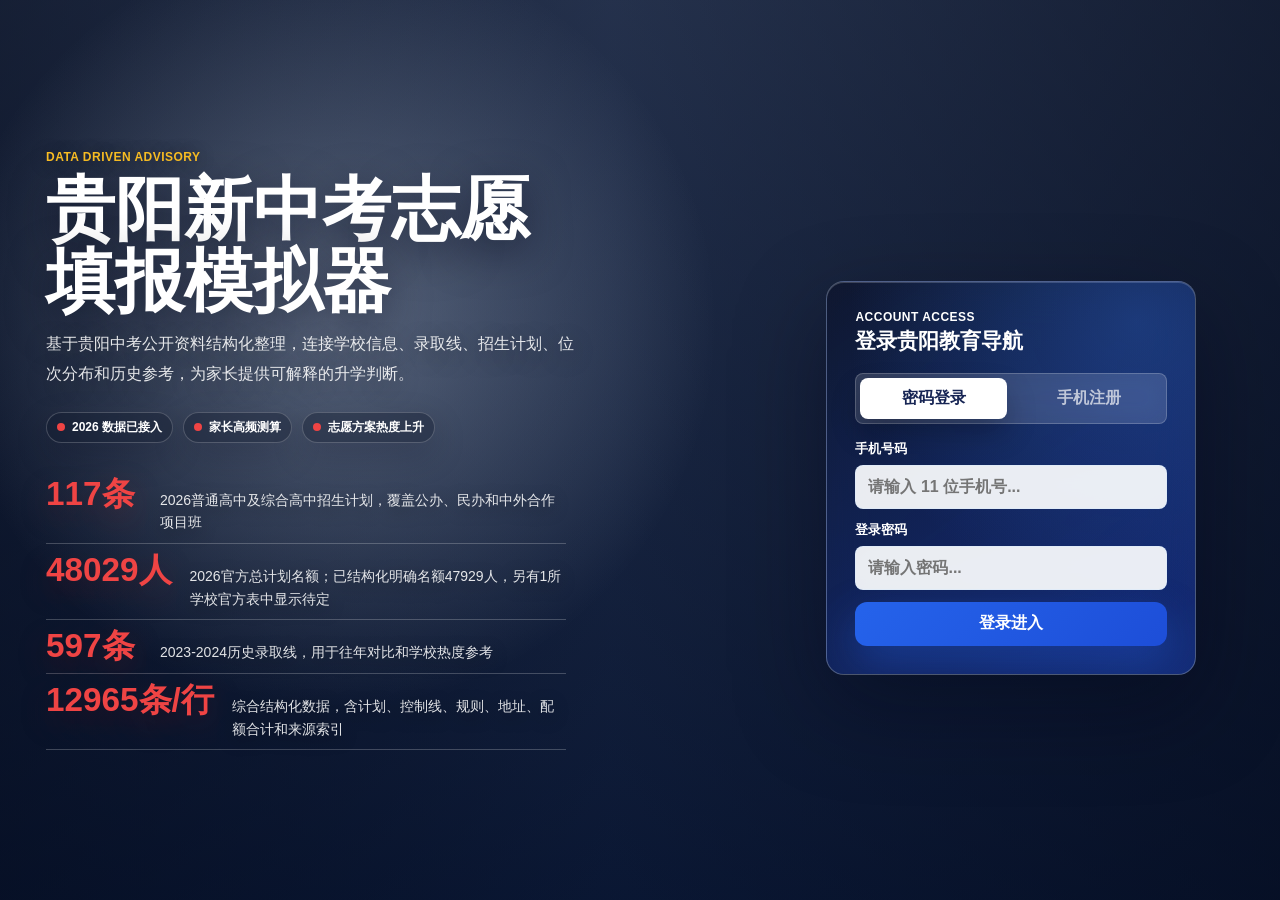
==== web/index.html @ 9c9b697f "Update 2026 quota data and hero switching" ====
<!doctype html>
<html lang="zh-CN">
  <head>
    <meta charset="UTF-8" />
    <meta name="viewport" content="width=device-width, initial-scale=1.0" />
    <meta name="theme-color" content="#17172f" />
    <title>贵阳教育导航</title>
    <link rel="stylesheet" href="./styles.css?v=20260618-hero-switch" />
  </head>
  <body>
    <a class="skip-link" href="#mainContent">跳到主要内容</a>
    <div class="app-shell">
      <aside class="sidebar">
        <button class="brand active" type="button" id="sidebarCollapseControl" aria-expanded="true" aria-label="进入首页">
          <div>
            <strong>贵阳教育导航</strong>
            <span>升学规划数据平台</span>
          </div>
        </button>
        <nav class="nav">
          <div class="nav-group">
            <div class="nav-group-head">
              <a class="nav-primary" href="?page=calculator" data-page="calculator" data-short="志愿" aria-expanded="true">中考志愿模拟</a>
            </div>
            <div class="subnav" id="examSubnav" aria-label="中考志愿模拟子项目">
              <a href="?page=dashboard" data-page="dashboard" data-short="依据">数据依据</a>
              <a href="?page=schools" data-page="schools" data-short="录取">2025年高中录取线</a>
              <a href="?page=data" data-page="data" data-short="数据">数据管理</a>
            </div>
          </div>
          <div class="nav-group" data-collapsed="true">
            <div class="nav-group-head">
              <a class="nav-primary" href="?page=high-schools" data-page="high-schools" data-short="学校" aria-expanded="false">学校信息查询</a>
            </div>
            <div class="subnav" id="schoolInfoSubnav" aria-label="学校信息查询子项目">
              <a href="?page=primary-schools" data-page="primary-schools" data-short="小学">小学</a>
              <a href="?page=junior-schools" data-page="junior-schools" data-short="初中">初中</a>
              <a href="?page=high-schools" data-page="high-schools" data-short="高中">高中</a>
            </div>
          </div>
          <a class="nav-primary" href="?page=education-news" data-page="education-news" data-short="资讯">教育资讯分享</a>
          <a class="nav-primary" href="?page=training-recommendations" data-page="training-recommendations" data-short="机构">培训机构推荐</a>
          <a class="nav-primary" href="?page=competition-insights" data-page="competition-insights" data-short="赛事">赛事信息解读</a>
          <a class="nav-primary" href="?page=help-community" data-page="help-community" data-short="互助">互帮互助</a>
        </nav>
      </aside>

      <main class="workspace" id="mainContent">
        <header class="topbar">
          <div>
            <h1 id="heroTitle">贵阳教育导航</h1>
            <p class="topbar-copy" id="heroCopy">整合中考志愿模拟、学校信息查询、录取数据参考和教育内容服务，帮助家长更清晰地做升学判断。</p>
            <div class="hero-data-strip" id="heroDataStrip" aria-label="平台数据概览">
              <span><strong>117</strong> 条2026招生计划</span>
              <span><strong>48029</strong> 个官方计划名额</span>
              <span><strong>7010</strong> 行位次数据</span>
            </div>
          </div>
          <div class="status-pill" id="dataStatus" aria-live="polite">数据加载中</div>
        </header>

        <section id="calculator" class="section calculator-layout" data-route>
          <div class="calculator-quota-review" id="calculatorQuotaReview"></div>
          <form class="panel input-panel" id="calcForm">
            <div class="panel-title">
              <div>
                <p class="eyebrow">Simulation Area</p>
                <h2>模拟测算区域</h2>
              </div>
              <span class="panel-disclaimer">测算结果仅为参考，不承担任何责任。</span>
            </div>
            <div class="calc-form-grid">
              <div class="field-group primary-group">
                <strong>基础信息</strong>
                <div class="mini-grid">
                  <label>
                    <span>中考总分</span>
                    <input id="scoreInput" name="score" type="number" inputmode="decimal" min="0" max="750" value="683" autocomplete="off" />
                  </label>
                  <label>
                    <span>报考区域</span>
                    <select id="regionInput" name="region" autocomplete="off">
                      <option>三区一地</option>
                      <option>花溪区</option>
                      <option>乌当区</option>
                      <option>白云区</option>
                      <option>清镇市</option>
                      <option>息烽县</option>
                      <option>修文县</option>
                      <option>开阳县</option>
                      <option>贵安新区</option>
                    </select>
                  </label>
                  <label class="wide-field">
                    <span>毕业初中</span>
                    <input id="middleSchoolInput" name="middleSchool" type="text" value="示例初中" autocomplete="off" />
                  </label>
                </div>
              </div>

              <div class="field-group rank-group">
                <strong>位次与配额</strong>
                <div class="mini-grid">
                  <label>
                    <span>全市位次（自动换算，可手改）</span>
                    <input id="rankInput" name="cityRank" type="number" inputmode="numeric" min="1" value="682" autocomplete="off" />
                    <small class="field-note" id="cityRankHint">按当前分数自动换算全市位次。</small>
                  </label>
                  <label>
                    <span>区域位次（自动换算，可手改）</span>
                    <input id="areaRankInput" name="areaRank" type="number" inputmode="numeric" min="1" value="623" autocomplete="off" />
                    <small class="field-note" id="areaRankHint">按当前分数和报考区域自动换算。</small>
                  </label>
                  <label class="wide-field">
                    <span>所在学校（单元）配额生资格排位</span>
                    <input id="quotaRankInput" name="quotaRank" type="number" inputmode="numeric" min="1" value="48" autocomplete="off" />
                    <small class="field-note" id="quotaRankHint">当前需手动填写；导入初中配额资格排名表后可自动读取。</small>
                  </label>
                </div>
                <div class="switch-row inline-switches">
                  <label><input id="quotaInput" name="hasQuota" type="checkbox" checked /> 具备配额资格</label>
                  <label><input id="privateInput" name="acceptPrivate" type="checkbox" checked /> 接受民办</label>
                </div>
              </div>

              <div class="field-group subject-group">
                <strong>非计分科目</strong>
                <div class="mini-grid">
                  <label>
                    <span>生物</span>
                    <select id="biologyInput" name="biology" autocomplete="off"><option>A</option><option>B</option><option>C</option><option>D</option></select>
                  </label>
                  <label>
                    <span>地理</span>
                    <select id="geographyInput" name="geography" autocomplete="off"><option>A</option><option>B</option><option>C</option><option>D</option></select>
                  </label>
                  <label>
                    <span>信息技术</span>
                    <select id="itInput" name="informationTechnology" autocomplete="off"><option>A</option><option>B</option><option>C</option><option>D</option></select>
                  </label>
                  <label>
                    <span>音乐</span>
                    <select id="musicInput" name="music" autocomplete="off"><option>A</option><option>B</option><option>C</option><option>D</option></select>
                  </label>
                  <label>
                    <span>美术</span>
                    <select id="artInput" name="art" autocomplete="off"><option>A</option><option>B</option><option>C</option><option>D</option></select>
                  </label>
                  <label>
                    <span>物理实验</span>
                    <select id="physicsLabInput" name="physicsLab" autocomplete="off"><option>合格</option><option>不合格</option></select>
                  </label>
                  <label>
                    <span>化学实验</span>
                    <select id="chemistryLabInput" name="chemistryLab" autocomplete="off"><option>合格</option><option>不合格</option></select>
                  </label>
                  <label>
                    <span>生物实验</span>
                    <select id="biologyLabInput" name="biologyLab" autocomplete="off"><option>合格</option><option>不合格</option></select>
                  </label>
                </div>
              </div>

            </div>
            <div class="form-actions">
              <button type="submit">重新测算</button>
              <button class="secondary-action" id="openResultsButton" type="button" disabled>查看上次结果</button>
              <p class="form-note">概率为规则估算，不代表录取承诺；非计分科目和配额排位用于资格风险提示。</p>
            </div>
          </form>

          <aside class="panel calculator-guide">
            <div class="panel-title">
              <div>
                <p class="eyebrow">Workflow</p>
                <h2>测算流程</h2>
              </div>
            </div>
            <div class="guide-steps">
              <div>
                <strong>1. 填写成绩与位次</strong>
                <span>分数会自动换算全市位次和区域位次，700分以上会按公开最高档提示。</span>
              </div>
              <div>
                <strong>2. 核对配额资格</strong>
                <span>毕业初中和配额生资格排位会影响配额路径，需要和成绩页保持一致。</span>
              </div>
              <div>
                <strong>3. 点击重新测算</strong>
                <span>统招路径和配额路径会在弹框中并排展示，避免主页面堆满结果。</span>
              </div>
            </div>
          </aside>
        </section>

        <dialog class="result-dialog" id="resultDialog" aria-labelledby="resultDialogTitle">
          <div class="dialog-frame">
            <div class="dialog-head">
              <div>
                <p class="eyebrow">Simulation Result</p>
                <h2 id="resultDialogTitle">测算结果</h2>
              </div>
              <button class="dialog-close" id="resultDialogClose" type="button" aria-label="关闭测算结果">关闭</button>
            </div>
            <div class="panel result-summary">
              <div>
                <p class="eyebrow">Simulation Result</p>
                <h2 id="resultTitle">等待测算</h2>
              </div>
              <div class="summary-chips">
                <div class="rank-chip" id="rankChip">位次参考计算中</div>
                <div class="rank-chip subject-chip" id="subjectChip">非计分资格计算中</div>
              </div>
            </div>
            <div class="pathway-grid">
              <section class="panel unified-panel">
                <div class="pathway-head">
                  <div>
                    <p class="eyebrow">Unified Admission</p>
                    <h2>统招路径</h2>
                  </div>
                  <span class="quota-badge">先统招</span>
                </div>
                <div class="band-tabs" id="bandTabs"></div>
                <div class="result-list" id="resultList" aria-live="polite"></div>
              </section>
              <section class="panel quota-panel">
                <div class="quota-head">
                  <div>
                    <p class="eyebrow">Quota Simulation</p>
                    <h2>配额路径</h2>
                  </div>
                  <span class="quota-badge">后配额</span>
                </div>
                <div class="quota-summary" id="quotaSummary"></div>
                <div class="quota-list" id="quotaList" aria-live="polite"></div>
              </section>
            </div>
          </div>
        </dialog>

        <section id="dashboard" class="section dashboard-grid" data-route hidden>
          <div class="panel summary-panel">
            <div class="panel-title">
              <div>
                <p class="eyebrow">Data Coverage</p>
                <h2>2026已接入数据与缺口</h2>
              </div>
            </div>
            <div class="current-year-data" id="currentYearData"></div>
            <div class="source-overview" id="sourceOverview"></div>
            <div class="metrics" id="metrics"></div>
            <div class="source-panel">
              <div class="source-panel-title">
                <div>
                  <strong>历史参考与来源</strong>
                  <span>非2026数据仅作为临时模拟和历史对比，待今年分数段、录取线发布后可隐藏</span>
                </div>
              </div>
              <div class="source-list" id="sourceList"></div>
            </div>
          </div>
        </section>

        <section id="schools" class="section panel" data-route hidden>
          <div class="panel-title">
            <div>
              <p class="eyebrow">2025 Admission Lines</p>
              <h2>2025年高中录取线</h2>
            </div>
            <input class="search" id="schoolSearch" name="schoolSearch" type="search" placeholder="搜索高中或招生类型…" autocomplete="off" />
          </div>
          <div class="table-wrap">
            <table>
              <thead>
                <tr>
                  <th>学校</th>
                  <th>批次</th>
                  <th>招生类型</th>
                  <th>2025线</th>
                  <th>2026计划</th>
                  <th>性质</th>
                  <th>地址</th>
                </tr>
              </thead>
              <tbody id="schoolTable"></tbody>
            </table>
          </div>
        </section>

        <section id="primary-schools" class="section panel school-info-page" data-route hidden>
          <div class="panel-title">
            <div>
              <p class="eyebrow">Primary School Query</p>
              <h2>小学信息查询</h2>
            </div>
            <label class="school-page-search">
              <span>搜索小学</span>
              <input type="search" placeholder="输入学校名、区域或地址" data-stage-search="小学" />
            </label>
          </div>
          <div class="school-directory" data-stage="小学"></div>
        </section>

        <section id="junior-schools" class="section panel school-info-page" data-route hidden>
          <div class="panel-title">
            <div>
              <p class="eyebrow">Junior High Query</p>
              <h2>初中信息查询</h2>
            </div>
            <label class="school-page-search">
              <span>搜索初中</span>
              <input type="search" placeholder="输入学校名、区域或地址" data-stage-search="初中" />
            </label>
          </div>
          <div class="school-directory" data-stage="初中"></div>
        </section>

        <section id="high-schools" class="section panel school-info-page" data-route hidden>
          <div class="panel-title">
            <div>
              <p class="eyebrow">High School Query</p>
              <h2>高中信息查询</h2>
            </div>
            <label class="school-page-search">
              <span>搜索高中</span>
              <input type="search" placeholder="输入学校名、区域或地址" data-stage-search="高中" />
            </label>
          </div>
          <div class="school-directory" data-stage="高中"></div>
          <a class="inline-action" href="?page=schools">查看2025年高中录取线</a>
        </section>

        <section id="education-news" class="section panel content-page" data-route hidden>
          <div class="panel-title">
            <div>
              <p class="eyebrow">Education News</p>
              <h2>教育资讯分享</h2>
            </div>
          </div>
          <div class="education-news-head">
            <strong>官方资讯精选</strong>
            <span id="educationNewsSummary">正在加载教育资讯来源...</span>
          </div>
          <div id="educationNewsList" class="education-news-grid"></div>
        </section>

        <section id="training-recommendations" class="section panel content-page" data-route hidden>
          <div class="panel-title">
            <div>
              <p class="eyebrow">Training Recommendations</p>
              <h2>培训机构推荐</h2>
            </div>
          </div>
          <div class="empty-state">
            <strong>培训机构推荐内容待补充</strong>
            <span>后续可按学段、课程方向、区域、服务特色和适合人群整理机构信息，方便家长筛选。</span>
          </div>
        </section>

        <section id="competition-insights" class="section panel content-page" data-route hidden>
          <div class="panel-title">
            <div>
              <p class="eyebrow">Competition Insights</p>
              <h2>赛事信息解读</h2>
            </div>
            <span id="competitionEventSummary">正在加载贵青杯赛事目录...</span>
          </div>
          <div id="competitionEventList" class="competition-events"></div>
        </section>

        <section id="help-community" class="section panel content-page help-community-page" data-route hidden>
          <div class="panel-title">
            <div>
              <p class="eyebrow">Mutual Help</p>
              <h2>互帮互助</h2>
            </div>
            <span id="helpPointSummary">积分加载中</span>
          </div>
          <div class="help-rules">
            <div>
              <strong>发帖求助</strong>
              <span>注册用户可以公开或匿名发布升学、学校、课程、赛事等问题。</span>
            </div>
            <div>
              <strong>回复审核</strong>
              <span>回复需经管理员审核后展示，审核通过后回复者积分 +10。</span>
            </div>
            <div>
              <strong>积分兑换</strong>
              <span>1 积分 = 1 RMB，可兑换培训班补习折扣券；每个机构单次最多使用 200 积分。</span>
            </div>
          </div>
          <div class="help-layout">
            <form class="help-card help-post-form" id="helpPostForm">
              <div>
                <p class="eyebrow">Ask Question</p>
                <h3>发布求助</h3>
              </div>
              <label>
                <span>标题</span>
                <input id="helpPostTitle" type="text" maxlength="80" placeholder="例如：683分三区一地怎么排序志愿？" />
              </label>
              <label>
                <span>求助内容</span>
                <textarea id="helpPostContent" rows="5" maxlength="1000" placeholder="写清楚分数、区域、目标学校或你遇到的问题，方便其他家长回复。"></textarea>
              </label>
              <label class="help-check"><input id="helpPostAnonymous" type="checkbox" /> 匿名发布</label>
              <button type="submit">发布求助</button>
              <p class="help-message" id="helpMessage">内容会进入互助广场，回复内容需要管理员审核。</p>
            </form>

            <aside class="help-card help-points">
              <div>
                <p class="eyebrow">Points</p>
                <h3>我的积分</h3>
              </div>
              <strong id="helpPointBalance">0</strong>
              <span>审核通过的有效回复可增加积分，积分可用于培训班补习折扣券。</span>
              <form id="couponForm" class="coupon-form">
                <label>
                  <span>兑换机构</span>
                  <input id="couponInstitution" type="text" maxlength="80" placeholder="填写机构名称" />
                </label>
                <label>
                  <span>使用积分</span>
                  <input id="couponPoints" type="number" min="1" max="200" value="100" />
                </label>
                <button type="submit">提交兑换申请</button>
              </form>
              <div class="redemption-list" id="redemptionList"></div>
            </aside>
          </div>
          <div class="help-feed-head">
            <div>
              <p class="eyebrow">Community Feed</p>
              <h3>最新求助</h3>
            </div>
            <button class="secondary-action" id="refreshHelpButton" type="button">刷新</button>
          </div>
          <div id="helpPostList" class="help-post-list"></div>
        </section>

        <section id="data" class="section data-grid" data-route hidden>
          <div class="panel">
            <div class="panel-title">
              <div>
                <p class="eyebrow">Import Slots</p>
                <h2>2026 已接入 / 待补充</h2>
              </div>
            </div>
            <div class="import-slots">
              <div><strong>招生计划明细</strong><span>普通高中、综合高中、公办、民办、中外合作项目班已接入</span></div>
              <div><strong>初中配额分配表</strong><span>2026官方PDF已接入，合计4324个名额</span></div>
              <div><strong>分数段统计</strong><span>成绩公布后换算位次</span></div>
            </div>
          </div>
          <div class="panel">
            <div class="panel-title">
              <div>
                <p class="eyebrow">Review Queue</p>
                <h2>复核队列</h2>
              </div>
            </div>
            <div class="review-list">
              <div><strong>2023-2025 录取线</strong><span>官方图片 OCR，重点复核学校名称</span></div>
              <div><strong>2024 分数段</strong><span>OCR 原始结果已保留，暂不作为核心算法</span></div>
              <div><strong>2026 招生计划</strong><span>已按官方图片结构化117条，含1条待定</span></div>
            </div>
          </div>
        </section>
      </main>
    </div>
    <script src="./app.js?v=20260613-help-community"></script>
  </body>
</html>
---- web/styles.css ----
:root {
  --sidebar-width: 232px;
  --bg: #f3efe7;
  --surface: #fbf8f1;
  --panel: #ffffff;
  --ink: #17152e;
  --muted: #6f6872;
  --soft: #f5efe4;
  --line: #ded4c5;
  --line-strong: #bcae9d;
  --primary: #211d43;
  --primary-dark: #17152e;
  --gold: #bd8b34;
  --gold-dark: #8c6424;
  --wine: #a4475d;
  --wine-dark: #783246;
  --sapphire: #365d80;
  --plum: #5a4b85;
  --bronze: #a9693f;
  --safe: #356d80;
  --stable: #5a4b85;
  --reach: #bd8b34;
  --risk: #a4475d;
  --gold-soft: #fbf1d8;
  --wine-soft: #f9e9ee;
  --sapphire-soft: #eaf1f7;
  --plum-soft: #eeebf7;
  --bronze-soft: #f8eade;
  --neutral-soft: #faf6ee;
  --shadow: 0 20px 52px rgba(28, 23, 40, 0.12);
  --shadow-soft: 0 10px 28px rgba(28, 23, 40, 0.08);
  --ring: 0 0 0 3px rgba(189, 139, 52, 0.24);
}

* {
  box-sizing: border-box;
}

html {
  overflow-x: hidden;
}

body {
  margin: 0;
  font-family: "Microsoft YaHei", "PingFang SC", Arial, sans-serif;
  color: var(--ink);
  background:
    radial-gradient(circle at 88% 0%, rgba(189, 139, 52, 0.18), transparent 30rem),
    linear-gradient(180deg, #2a264c 0, #17152e 52%, #111026 100%),
    var(--primary-dark);
  letter-spacing: 0;
  overflow-x: hidden;
  -webkit-tap-highlight-color: rgba(189, 139, 52, 0.18);
}

button,
input,
select {
  font: inherit;
  touch-action: manipulation;
}

button:focus-visible,
a:focus-visible,
input:focus-visible,
select:focus-visible {
  outline: none;
  box-shadow: var(--ring);
}

.skip-link {
  position: absolute;
  left: 16px;
  top: 12px;
  z-index: 20;
  transform: translateY(-160%);
  padding: 9px 12px;
  border-radius: 8px;
  background: var(--primary-dark);
  color: #ffffff;
  text-decoration: none;
  transition: transform 0.16s ease;
}

.skip-link:focus {
  transform: translateY(0);
}

.app-shell {
  display: grid;
  grid-template-columns: var(--sidebar-width) minmax(0, 1fr);
  min-height: 100vh;
  position: relative;
}

.app-shell::before {
  content: "";
  position: fixed;
  inset: 0 auto 0 0;
  width: var(--sidebar-width);
  background:
    linear-gradient(180deg, #fffdf8 0, #f4ead8 100%),
    var(--surface);
  pointer-events: none;
  z-index: 0;
}

.sidebar {
  display: flex;
  flex-direction: column;
  grid-column: 1;
  position: fixed;
  inset: 0 auto 0 0;
  width: var(--sidebar-width);
  min-height: 100vh;
  min-height: 100dvh;
  padding: 22px 16px;
  background:
    linear-gradient(180deg, #fffdf8 0, #f4ead8 100%),
    var(--surface);
  color: var(--primary-dark);
  border-right: 1px solid #d8c8aa;
  box-shadow: 12px 0 34px rgba(31, 26, 43, 0.12);
  z-index: 2;
}

.brand {
  display: block;
  padding-bottom: 22px;
  border-bottom: 1px solid rgba(33, 29, 67, 0.14);
}

.brand-logo {
  display: block;
  width: 100%;
  height: auto;
  max-height: 92px;
  object-fit: contain;
}

.brand > div {
  display: none;
}

.brand strong,
.brand span {
  display: block;
}

.brand span {
  margin-top: 4px;
  color: var(--muted);
  font-size: 12px;
}

.nav {
  display: grid;
  gap: 10px;
  margin-top: 24px;
}

.nav-group {
  display: grid;
  gap: 8px;
}

.nav-group-head {
  display: grid;
  grid-template-columns: minmax(0, 1fr) 34px;
  gap: 6px;
  align-items: stretch;
}

.nav a {
  color: var(--primary);
  text-decoration: none;
  padding: 11px 12px;
  border-radius: 8px;
  border: 1px solid transparent;
  position: relative;
  overflow: hidden;
  transition:
    background 0.16s ease,
    border-color 0.16s ease,
    color 0.16s ease;
}

.nav-toggle {
  display: grid;
  place-items: center;
  min-width: 0;
  min-height: 38px;
  padding: 0;
  border: 1px solid #d8c292;
  border-radius: 8px;
  background: rgba(255, 247, 228, 0.78);
  color: var(--primary-dark);
  cursor: pointer;
  transition:
    background 0.16s ease,
    border-color 0.16s ease,
    transform 0.16s ease;
}

.nav-toggle::before {
  content: "";
  width: 8px;
  height: 8px;
  border-right: 2px solid currentColor;
  border-bottom: 2px solid currentColor;
  transform: rotate(45deg) translateY(-2px);
  transition: transform 0.16s ease;
}

.nav-toggle:hover {
  background: #fff7e4;
  border-color: #caa45d;
}

.nav a::before {
  content: "";
  position: absolute;
  inset: 0 auto 0 0;
  width: 4px;
  background: var(--gold);
}

.nav a:hover,
.nav a.active {
  background: #fff7e4;
  color: var(--primary-dark);
  border-color: #d8c292;
  box-shadow: 0 10px 22px rgba(189, 139, 52, 0.16);
}

.nav-primary {
  font-weight: 800;
}

.nav-group.active-group .nav-primary:not(.active) {
  background: rgba(255, 247, 228, 0.72);
  border-color: rgba(216, 194, 146, 0.72);
  color: var(--primary-dark);
}

.subnav {
  display: grid;
  gap: 6px;
  padding-left: 13px;
  margin-left: 8px;
  border-left: 1px solid rgba(189, 139, 52, 0.3);
}

.nav-group[data-collapsed="true"] .subnav {
  display: none;
}

.nav-group[data-collapsed="true"] .nav-toggle::before {
  transform: rotate(-45deg);
}

.subnav a {
  padding: 8px 10px 8px 12px;
  font-size: 14px;
  color: rgba(33, 29, 67, 0.82);
  background: rgba(255, 250, 240, 0.62);
}

.subnav a::before {
  width: 3px;
  opacity: 0.66;
}

.subnav a:hover,
.subnav a.active {
  background: #fffaf0;
  border-color: #e4d4af;
  box-shadow: 0 6px 14px rgba(189, 139, 52, 0.1);
}

.workspace {
  grid-column: 2;
  min-width: 0;
  padding: 30px clamp(20px, 3vw, 42px) 36px;
  position: relative;
  z-index: 1;
  color: #ffffff;
}

.topbar {
  display: flex;
  justify-content: space-between;
  align-items: flex-start;
  gap: 20px;
  margin-bottom: 18px;
  padding: 2px 2px 8px;
}

.topbar h1 {
  margin: 4px 0 0;
  font-size: clamp(26px, 3vw, 40px);
  line-height: 1.25;
  color: #ffffff;
  position: relative;
  text-wrap: balance;
}

.topbar h1::after {
  content: "";
  display: block;
  width: 128px;
  height: 4px;
  margin-top: 10px;
  border-radius: 999px;
  background: var(--gold);
}

.topbar-copy {
  max-width: 720px;
  margin: 12px 0 0;
  color: rgba(255, 255, 255, 0.76);
  font-size: 14px;
  line-height: 1.8;
}

.eyebrow {
  margin: 0;
  color: var(--gold);
  font-size: 12px;
  font-weight: 700;
  text-transform: uppercase;
  letter-spacing: 0;
}

.status-pill,
.rank-chip {
  padding: 9px 13px;
  border: 1px solid #d5c3a0;
  border-radius: 8px;
  background: #fffdf8;
  color: var(--primary);
  white-space: nowrap;
  box-shadow: var(--shadow-soft);
  font-variant-numeric: tabular-nums;
}

#dataStatus {
  display: none !important;
}

.subject-chip {
  color: var(--primary);
  background: var(--gold-soft);
  border-color: #d5c3a0;
}

.panel .eyebrow,
.account-panel .eyebrow {
  color: var(--wine);
}

body.auth-locked .app-shell {
  display: none;
}

.auth-gate {
  position: relative;
  min-height: 100vh;
  display: grid;
  place-items: center;
  padding: 42px 22px;
  background: #f3efe7;
  overflow: hidden;
  isolation: isolate;
}

.auth-gate[hidden] {
  display: none !important;
}

.auth-shell {
  position: relative;
  z-index: 2;
  display: grid;
  grid-template-columns: minmax(280px, 0.9fr) minmax(360px, 460px);
  width: min(980px, 100%);
  min-height: 560px;
  border: 1px solid rgba(216, 200, 170, 0.9);
  border-radius: 8px;
  background: rgba(255, 253, 248, 0.9);
  box-shadow: 0 26px 80px rgba(23, 21, 46, 0.22);
  overflow: hidden;
}

.auth-intro {
  display: flex;
  flex-direction: column;
  justify-content: flex-start;
  gap: 24px;
  padding: 34px;
  background:
    linear-gradient(180deg, rgba(255, 253, 248, 0.98), rgba(248, 241, 228, 0.96)),
    #fffdf8;
  color: var(--ink);
}

.auth-intro h1 {
  max-width: 360px;
  margin: 10px 0 0;
  font-size: 32px;
  line-height: 1.2;
}

.auth-title {
  letter-spacing: 0;
}

.auth-title span {
  display: block;
  color: #a80000;
}

.auth-intro .eyebrow {
  color: var(--wine);
}

.auth-logo {
  display: block;
  width: min(340px, 100%);
  height: auto;
  max-height: 132px;
  margin-bottom: 28px;
  object-fit: contain;
}

.auth-slogan {
  max-width: 410px;
  margin: 18px 0 0;
  color: #5f5868;
  font-size: 14px;
  line-height: 1.9;
}

.auth-data-proof {
  display: grid;
  grid-template-columns: repeat(2, minmax(0, 1fr));
  gap: 10px;
  margin-top: 28px;
}

.auth-data-proof div {
  position: relative;
  min-height: 116px;
  padding: 14px 15px;
  border: 1px solid #e1d2ba;
  border-radius: 8px;
  background: #fffaf0;
  box-shadow: 0 12px 30px rgba(39, 32, 52, 0.08);
  transition:
    transform 0.22s ease,
    box-shadow 0.22s ease,
    border-color 0.22s ease;
  animation: authCardFloat 4.8s ease-in-out infinite;
}

.auth-data-proof div:nth-child(2) {
  animation-delay: 0.35s;
}

.auth-data-proof div:nth-child(3) {
  animation-delay: 0.7s;
}

.auth-data-proof div:nth-child(4) {
  animation-delay: 1.05s;
}

.auth-data-proof div:hover {
  transform: translateY(-4px);
  border-color: rgba(220, 38, 38, 0.36);
  box-shadow: 0 18px 42px rgba(220, 38, 38, 0.12);
}

.auth-data-proof strong,
.auth-data-proof span {
  display: block;
}

.auth-data-proof strong {
  color: #dc2626;
  font-size: 28px;
  line-height: 1;
  font-variant-numeric: tabular-nums;
}

.auth-data-proof span {
  margin-top: 8px;
  color: #5f5868;
  font-size: 12px;
  line-height: 1.55;
}

.auth-status {
  display: grid;
  gap: 10px;
  margin-top: 0;
}

.auth-status span {
  width: fit-content;
  padding: 8px 10px;
  border: 1px solid #d8c292;
  border-radius: 8px;
  background: #fff7e4;
  color: var(--primary);
  font-size: 13px;
}

.auth-heat-strip {
  display: flex;
  flex-wrap: wrap;
  gap: 10px;
  margin-top: 18px;
}

.auth-heat-strip span {
  position: relative;
  display: inline-flex;
  align-items: center;
  gap: 7px;
  min-height: 30px;
  padding: 6px 10px;
  border: 1px solid rgba(220, 38, 38, 0.2);
  border-radius: 999px;
  background: linear-gradient(135deg, rgba(254, 242, 242, 0.98), rgba(255, 247, 237, 0.94));
  color: #b91c1c;
  font-size: 12px;
  font-weight: 800;
  box-shadow: 0 10px 26px rgba(220, 38, 38, 0.08);
}

.auth-heat-strip span::before {
  content: "";
  width: 8px;
  height: 8px;
  border-radius: 999px;
  background: #ef4444;
  box-shadow: 0 0 0 0 rgba(239, 68, 68, 0.42);
  animation: authHeatPulse 1.7s ease-out infinite;
}

.auth-card {
  align-self: center;
  width: 100%;
  position: relative;
  padding: 34px 36px;
  border: 1px solid rgba(255, 255, 255, 0.16);
  border-radius: 8px;
  background:
    linear-gradient(145deg, rgba(255, 255, 255, 0.13), rgba(255, 255, 255, 0.04)),
    rgba(23, 21, 46, 0.9);
  box-shadow:
    0 28px 70px rgba(23, 21, 46, 0.28),
    inset 0 1px 0 rgba(255, 255, 255, 0.18);
  color: #ffffff;
  backdrop-filter: blur(18px) saturate(135%);
  -webkit-backdrop-filter: blur(18px) saturate(135%);
  overflow: hidden;
  isolation: auto;
}

.auth-card::before {
  content: "";
  position: absolute;
  inset: 0;
  z-index: 0;
  background:
    radial-gradient(circle at 80% 18%, rgba(82, 39, 255, 0.24), transparent 18rem),
    linear-gradient(145deg, rgba(15, 23, 42, 0.32), rgba(23, 37, 84, 0.44));
  pointer-events: none;
}

.auth-video-bg {
  position: absolute;
  inset: 0;
  z-index: 0;
  width: 100%;
  height: 100%;
  object-fit: cover;
  filter: saturate(1.08) contrast(1.05) brightness(0.78);
  pointer-events: none;
}

.auth-video-overlay {
  position: absolute;
  inset: 0;
  z-index: 1;
  background:
    radial-gradient(circle at 26% 36%, rgba(219, 234, 254, 0.34), transparent 24rem),
    linear-gradient(90deg, rgba(4, 12, 33, 0.58), rgba(10, 26, 65, 0.28) 48%, rgba(4, 12, 33, 0.62)),
    linear-gradient(180deg, rgba(248, 250, 252, 0.16), rgba(15, 23, 42, 0.28));
  pointer-events: none;
}

.auth-brand,
.auth-tabs,
.auth-form,
.auth-message {
  position: relative;
  z-index: 2;
}

.auth-message:empty {
  display: none;
}

.auth-form input,
.auth-tabs,
.auth-message {
  backdrop-filter: blur(12px);
  -webkit-backdrop-filter: blur(12px);
}

.auth-brand {
  display: flex;
  align-items: center;
  gap: 14px;
  margin-bottom: 24px;
}

.auth-brand h2 {
  margin: 4px 0 0;
  font-size: 23px;
  line-height: 1.25;
  color: #ffffff;
}

.auth-tabs {
  display: grid;
  grid-template-columns: repeat(2, minmax(0, 1fr));
  gap: 8px;
  margin-bottom: 20px;
  padding: 4px;
  border: 1px solid rgba(247, 231, 191, 0.22);
  border-radius: 8px;
  background: rgba(255, 255, 255, 0.08);
}

.auth-tabs button,
.auth-form button,
.account-panel button {
  border: 0;
  border-radius: 8px;
  cursor: pointer;
}

.auth-tabs button {
  padding: 10px 12px;
  background: transparent;
  color: rgba(255, 255, 255, 0.68);
  font-weight: 700;
  transition:
    background 0.16s ease,
    color 0.16s ease;
}

.auth-tabs button.active {
  background: #fffdf8;
  color: var(--primary-dark);
  box-shadow: 0 14px 30px rgba(0, 0, 0, 0.24);
}

.auth-card .eyebrow {
  color: #f2d9a4;
}

.auth-form label {
  color: #ffffff;
}

.auth-form label span {
  color: rgba(255, 255, 255, 0.84);
}

.auth-form input {
  border-color: rgba(247, 231, 191, 0.3);
  background: #fffdf8;
}

.auth-form button.secondary-action {
  background: rgba(255, 255, 255, 0.1);
  color: #ffffff;
  border: 1px solid rgba(247, 231, 191, 0.28);
}

.auth-form {
  display: grid;
  gap: 14px;
}

.auth-form[hidden] {
  display: none;
}

.auth-form label {
  display: grid;
  gap: 7px;
  color: var(--primary);
  font-weight: 700;
}

.auth-form label span {
  font-size: 13px;
}

.auth-form input {
  width: 100%;
  min-height: 46px;
  padding: 11px 12px;
  border: 1px solid #d4c8bb;
  border-radius: 8px;
  background: #fffdfa;
  color: var(--ink);
  transition:
    border-color 0.16s ease,
    box-shadow 0.16s ease,
    background 0.16s ease;
}

.auth-form input:focus-visible {
  border-color: var(--gold);
  background: #ffffff;
}

.auth-code-row {
  display: grid;
  grid-template-columns: minmax(0, 1fr) 128px;
  gap: 10px;
  align-items: end;
}

.auth-form button {
  min-height: 46px;
  padding: 11px 14px;
  background: var(--wine);
  color: #ffffff;
  font-weight: 800;
  box-shadow: 0 14px 28px rgba(164, 71, 93, 0.2);
  transition:
    transform 0.16s ease,
    box-shadow 0.16s ease,
    background 0.16s ease;
}

.auth-form button:hover:not(:disabled) {
  transform: translateY(-1px);
  background: var(--wine-dark);
  box-shadow: 0 18px 36px rgba(164, 71, 93, 0.24);
}

.auth-form button.secondary-action {
  background: #fffdf8;
  color: var(--wine);
  border: 1px solid #e5cbd2;
  box-shadow: none;
}

.auth-form button:disabled {
  cursor: not-allowed;
  opacity: 0.58;
}

.auth-message {
  min-height: 24px;
  margin: 18px 0 0;
  padding: 12px;
  border: 1px solid #e4d7c6;
  border-radius: 8px;
  background: #fbf6ee;
  color: var(--muted);
  font-size: 13px;
  line-height: 1.7;
}

.auth-message[data-type="success"] {
  border-color: rgba(53, 109, 128, 0.28);
  background: #edf5f6;
  color: var(--safe);
}

.auth-message[data-type="error"] {
  border-color: rgba(164, 71, 93, 0.26);
  background: #faedf1;
  color: var(--wine-dark);
}

.auth-card .auth-form label {
  color: #ffffff;
}

.auth-card .auth-form label span {
  color: rgba(255, 255, 255, 0.84);
}

.auth-card .auth-form input {
  border-color: rgba(247, 231, 191, 0.3);
  background: #fffdf8;
  color: var(--ink);
}

.auth-card .auth-form input:focus-visible {
  border-color: #f2d9a4;
  background: #ffffff;
  box-shadow: 0 0 0 3px rgba(247, 231, 191, 0.18);
}

.auth-card .auth-form button.secondary-action {
  background: rgba(255, 255, 255, 0.1);
  color: #ffffff;
  border: 1px solid rgba(247, 231, 191, 0.28);
}

.auth-card .auth-message {
  border-color: rgba(247, 231, 191, 0.26);
  background: rgba(255, 255, 255, 0.08);
  color: rgba(255, 255, 255, 0.82);
}

.auth-card .auth-message[data-type="success"] {
  border-color: rgba(247, 231, 191, 0.36);
  background: rgba(247, 231, 191, 0.1);
  color: #f7e7bf;
}

.auth-card .auth-message[data-type="error"] {
  border-color: rgba(255, 174, 193, 0.32);
  background: rgba(164, 71, 93, 0.18);
  color: #ffd9e2;
}

.account-panel {
  display: grid;
  grid-template-columns: repeat(2, minmax(0, 1fr));
  gap: 6px;
  margin-top: auto;
  padding: 8px;
  border: 1px solid #d5c3a0;
  border-radius: 8px;
  background: #fffaf0;
  box-shadow: 0 8px 20px rgba(31, 26, 43, 0.08);
}

.account-panel[hidden] {
  display: none !important;
}

.account-panel span,
.account-panel strong {
  grid-column: 1 / -1;
  color: var(--primary);
  font-weight: 800;
  white-space: nowrap;
}

.account-panel strong {
  font-size: 13px;
  line-height: 1.2;
}

.account-panel span {
  font-size: 12px;
  line-height: 1.2;
}

.account-panel a,
.account-panel button {
  width: 100%;
  min-height: 30px;
  padding: 5px 8px;
  border: 1px solid #d8c292;
  border-radius: 7px;
  background: #fff7e4;
  color: var(--primary-dark);
  text-decoration: none;
  font-size: 13px;
  font-weight: 700;
  line-height: 1.2;
  text-align: center;
  cursor: pointer;
  box-shadow: none;
}

.account-panel a:hover,
.account-panel button:hover {
  background: #f7e7bf;
}

.account-panel a[hidden] {
  display: none !important;
}

.admin-submissions-panel {
  grid-column: 1 / -1;
}

.admin-submissions-panel::before {
  background: var(--wine);
}

.compact-action {
  min-height: 38px;
  padding: 8px 12px;
  border: 1px solid #d8c8aa;
  border-radius: 8px;
  background: #fffdf8;
  color: var(--wine);
  font-weight: 800;
  cursor: pointer;
}

.section {
  margin-bottom: 24px;
  scroll-margin-top: 24px;
}

.section[hidden] {
  display: none !important;
}

.panel {
  background: var(--panel);
  color: var(--ink);
  border: 1px solid var(--line);
  border-radius: 8px;
  box-shadow: var(--shadow);
  overflow: hidden;
  position: relative;
}

.panel::before {
  content: "";
  position: absolute;
  inset: 0 0 auto;
  height: 4px;
  background: var(--primary);
}

.summary-panel::before {
  background: var(--sapphire);
}

.dashboard-grid > .panel:nth-child(2)::before {
  background: var(--gold);
}

.input-panel::before {
  background: var(--wine);
}

#schools.panel::before {
  background: var(--bronze);
}

.data-grid > .panel:nth-child(1)::before {
  background: var(--primary);
}

.data-grid > .panel:nth-child(2)::before {
  background: var(--primary);
}

.panel-title {
  display: flex;
  justify-content: space-between;
  align-items: center;
  gap: 16px;
  padding: 18px 20px;
  border-bottom: 1px solid var(--line);
  background: #fffdfa;
}

.summary-panel .panel-title {
  background: var(--sapphire-soft);
}

.dashboard-grid > .panel:nth-child(2) .panel-title {
  background: var(--gold-soft);
}

.input-panel .panel-title {
  background: var(--wine-soft);
}

#schools.panel .panel-title {
  background: var(--bronze-soft);
}

.data-grid > .panel:nth-child(1) .panel-title {
  background: var(--neutral-soft);
}

.data-grid > .panel:nth-child(2) .panel-title {
  background: var(--neutral-soft);
}

.panel-title h2 {
  margin: 4px 0 0;
  font-size: 19px;
  color: var(--primary-dark);
  text-wrap: balance;
}

.school-page-search {
  width: min(440px, 46%);
  min-width: 280px;
  display: grid;
  gap: 6px;
}

.school-page-search span {
  color: var(--muted);
  font-size: 12px;
  font-weight: 800;
  text-align: right;
}

.school-page-search input {
  width: 100%;
  min-height: 44px;
  border: 1px solid #cfe0ff;
  border-radius: 999px;
  background: rgba(255, 255, 255, 0.92);
  color: var(--primary-dark);
  font: inherit;
  font-weight: 700;
  outline: none;
  padding: 0 18px;
  box-shadow: 0 14px 32px rgba(48, 86, 150, 0.08);
  transition: border-color 0.18s ease, box-shadow 0.18s ease, background 0.18s ease;
}

.school-page-search input::placeholder {
  color: #8a96a8;
  font-weight: 600;
}

.school-page-search input:focus {
  border-color: #2c63d6;
  background: #ffffff;
  box-shadow: 0 0 0 4px rgba(44, 99, 214, 0.14), 0 16px 34px rgba(48, 86, 150, 0.12);
}

.panel-disclaimer {
  align-self: flex-end;
  margin: 0 6px 2px auto;
  color: #b91c1c;
  font-size: 13px;
  font-weight: 800;
  line-height: 1.6;
  text-align: right;
}

.dashboard-grid {
  display: grid;
  grid-template-columns: 1fr;
  gap: 18px;
}

.data-grid {
  display: grid;
  grid-template-columns: minmax(0, 1.4fr) minmax(320px, 0.8fr);
  gap: 18px;
}

.metrics {
  display: grid;
  grid-template-columns: repeat(4, minmax(0, 1fr));
  gap: 12px;
  padding: 0 18px 18px;
}

.source-overview {
  padding: 18px 18px 12px;
}

.current-year-data {
  padding: 18px 18px 0;
}

.current-year-card {
  border: 1px solid #cfe0ff;
  border-radius: 8px;
  background: linear-gradient(135deg, #f8fbff, #ffffff);
  box-shadow: var(--shadow-soft);
  overflow: hidden;
}

.current-year-head {
  display: flex;
  align-items: center;
  justify-content: space-between;
  gap: 14px;
  padding: 18px 20px;
  border-bottom: 1px solid #dbeafe;
  background: linear-gradient(135deg, #eef6ff, #fff7ed);
}

.current-year-head h3 {
  margin: 4px 0 0;
  color: var(--primary-dark);
  font-size: 22px;
}

.current-year-status {
  display: inline-flex;
  align-items: center;
  min-height: 34px;
  padding: 6px 12px;
  border: 1px solid #bfdbfe;
  border-radius: 999px;
  background: #ffffff;
  color: #1d4ed8;
  font-size: 13px;
  font-weight: 800;
}

.current-year-grid {
  display: grid;
  grid-template-columns: repeat(3, minmax(0, 1fr));
  gap: 12px;
  padding: 16px 18px;
}

.current-year-grid article,
.current-year-block {
  border: 1px solid #dbeafe;
  border-radius: 8px;
  background: #ffffff;
  box-shadow: var(--shadow-soft);
}

.current-year-grid article {
  padding: 15px;
}

.current-year-grid strong {
  display: block;
  color: #1d4ed8;
  font-size: 28px;
  line-height: 1.15;
}

.current-year-grid span {
  display: block;
  margin-top: 6px;
  color: var(--primary-dark);
  font-weight: 800;
}

.current-year-grid p,
.quota-review-note {
  margin: 8px 0 0;
  color: var(--muted);
  font-size: 13px;
  line-height: 1.65;
}

.current-year-warning strong {
  color: #b91c1c;
}

.current-year-subgrid {
  display: grid;
  grid-template-columns: minmax(0, 1fr);
  gap: 12px;
  padding: 0 18px 18px;
}

.current-year-block {
  padding: 16px;
}

.current-year-block h4 {
  margin: 0 0 12px;
  color: var(--primary-dark);
  font-size: 16px;
}

.current-year-list,
.quota-total-list {
  display: grid;
  gap: 8px;
}

.current-year-plan-block .current-year-list {
  grid-template-columns: repeat(3, minmax(0, 1fr));
}

.current-year-list div,
.quota-total-list div {
  display: grid;
  grid-template-columns: minmax(0, 1fr) auto;
  gap: 10px;
  align-items: center;
  padding: 10px 12px;
  border: 1px solid #e5edf8;
  border-radius: 8px;
  background: #f8fbff;
}

.current-year-list span,
.quota-total-list span {
  color: var(--primary);
  font-size: 13px;
  font-weight: 700;
  line-height: 1.45;
}

.current-year-list strong,
.quota-total-list strong {
  color: #b91c1c;
  font-size: 15px;
  white-space: nowrap;
}

.quota-review-list {
  max-height: 420px;
  overflow: auto;
  padding-right: 4px;
}

.quota-review-list div {
  grid-template-columns: 34px minmax(0, 1fr) auto;
}

.quota-review-list em {
  width: 28px;
  height: 28px;
  display: inline-grid;
  place-items: center;
  border-radius: 999px;
  background: #eaf2ff;
  color: #1d4ed8;
  font-style: normal;
  font-size: 12px;
  font-weight: 900;
}

.quota-review-table-wrap {
  max-height: 360px;
  overflow: auto;
  border: 1px solid #dbeafe;
  border-radius: 8px;
  background: #ffffff;
}

.quota-review-table {
  width: 100%;
  border-collapse: separate;
  border-spacing: 0;
  color: var(--primary-dark);
  font-size: 13px;
}

.quota-review-table th,
.quota-review-table td {
  padding: 11px 12px;
  border-bottom: 1px solid #e5edf8;
  text-align: left;
  vertical-align: middle;
}

.quota-review-table th {
  position: sticky;
  top: 0;
  z-index: 1;
  background: #eef6ff;
  color: #1d4ed8;
  font-weight: 900;
}

.quota-review-table td:first-child,
.quota-review-table th:first-child {
  width: 64px;
  text-align: center;
}

.quota-review-table td:nth-child(3),
.quota-review-table th:nth-child(3) {
  width: 110px;
  text-align: right;
  color: #b91c1c;
  font-weight: 900;
}

.quota-review-table td:nth-child(4),
.quota-review-table th:nth-child(4) {
  width: 120px;
  color: #9a3412;
  font-weight: 800;
}

.quota-review-table tbody tr:nth-child(even) {
  background: #f8fbff;
}

.quota-review-table tfoot td {
  position: sticky;
  bottom: 0;
  background: #fff7ed;
  border-top: 1px solid #f3d19c;
  color: #9a3412;
  font-weight: 900;
}

.quota-detail-section {
  margin-top: 18px;
  padding-top: 16px;
  border-top: 1px solid #dbeafe;
}

.quota-detail-section.compact {
  margin-top: 16px;
}

.quota-detail-head {
  display: flex;
  align-items: flex-end;
  justify-content: space-between;
  gap: 16px;
  margin-bottom: 12px;
}

.quota-detail-head h4 {
  margin: 3px 0 0;
  color: var(--primary-dark);
  font-size: 18px;
}

.quota-detail-head span {
  color: var(--muted);
  font-size: 12px;
  font-weight: 800;
}

.quota-detail-summary {
  display: flex;
  flex-wrap: wrap;
  gap: 8px;
  margin-bottom: 10px;
}

.quota-detail-summary span {
  padding: 7px 10px;
  border: 1px solid #bfdbfe;
  border-radius: 999px;
  background: #eff6ff;
  color: #1d4ed8;
  font-size: 12px;
  font-weight: 850;
}

.quota-detail-table-wrap {
  max-height: 620px;
  overflow: auto;
  border: 1px solid #bfdbfe;
  border-radius: 10px;
  background: #ffffff;
  box-shadow: inset 0 1px 0 rgba(255, 255, 255, 0.9);
}

.quota-detail-table {
  min-width: max(100%, 1480px);
  width: 100%;
  border-collapse: separate;
  border-spacing: 0;
  color: var(--primary-dark);
  font-size: 11px;
}

.quota-detail-table th,
.quota-detail-table td {
  padding: 8px 7px;
  border-right: 1px solid #e5edf8;
  border-bottom: 1px solid #e5edf8;
  text-align: center;
  white-space: nowrap;
}

.quota-detail-table th {
  position: sticky;
  top: 0;
  z-index: 3;
  background: #eaf3ff;
  color: #1d4ed8;
  font-weight: 900;
}

.quota-detail-table .sticky-col {
  position: sticky;
  left: 0;
  z-index: 2;
  min-width: 76px;
  background: #f8fbff;
  text-align: center;
  font-weight: 900;
}

.quota-detail-table th.sticky-col {
  z-index: 4;
  background: #dbeafe;
}

.quota-detail-table .school-col {
  min-width: 210px;
  max-width: 250px;
  text-align: left;
  white-space: normal;
  line-height: 1.45;
  font-weight: 850;
}

.quota-detail-table tbody tr:nth-child(even) td {
  background-color: #f8fbff;
}

.quota-detail-table tbody tr:hover td {
  background-color: #fff7ed;
}

.quota-status-pending {
  display: inline-flex;
  padding: 4px 8px;
  border-radius: 999px;
  background: #fff7ed;
  color: #9a3412;
  font-size: 11px;
  font-weight: 900;
}

.quota-status-done {
  display: inline-flex;
  padding: 4px 8px;
  border-radius: 999px;
  background: #eff6ff;
  color: #1d4ed8;
  font-size: 11px;
  font-weight: 900;
}

.quota-detail-empty {
  display: grid;
  gap: 4px;
  padding: 18px;
  border: 1px dashed #bfdbfe;
  border-radius: 10px;
  background: #f8fbff;
  color: var(--muted);
}

.quota-detail-empty strong {
  color: var(--primary-dark);
}

.quota-range-strip {
  display: flex;
  flex-wrap: wrap;
  gap: 8px;
  padding: 0 18px 18px;
}

.quota-range-strip span {
  padding: 7px 10px;
  border: 1px solid #f3d19c;
  border-radius: 999px;
  background: #fff7ed;
  color: #9a3412;
  font-size: 12px;
  font-weight: 800;
}

.source-overview-head {
  padding: 14px;
  border: 1px solid #ddd1c2;
  border-radius: 8px;
  background: #ffffff;
  box-shadow: var(--shadow-soft);
}

.source-overview-head strong,
.source-overview-head span {
  display: block;
}

.source-overview-head strong {
  color: var(--primary-dark);
  font-size: 16px;
}

.source-overview-head span {
  margin-top: 6px;
  color: var(--muted);
  font-size: 13px;
  line-height: 1.65;
}

.source-year-grid {
  display: grid;
  grid-template-columns: repeat(5, minmax(0, 1fr));
  gap: 10px;
  margin-top: 10px;
}

.source-year-card {
  min-height: 116px;
  padding: 12px;
  border: 1px solid #ddd1c2;
  border-left: 4px solid var(--sapphire);
  border-radius: 8px;
  background: var(--neutral-soft);
}

.source-year-card strong,
.source-year-card span,
.source-year-card p {
  display: block;
}

.source-year-card strong {
  color: var(--primary-dark);
  font-size: 15px;
}

.source-year-card span {
  margin-top: 6px;
  color: var(--primary);
  font-size: 12px;
  font-weight: 700;
  line-height: 1.5;
}

.source-year-card p {
  margin: 7px 0 0;
  color: var(--muted);
  font-size: 12px;
  line-height: 1.55;
}

.metric {
  min-height: 118px;
  padding: 15px;
  border: 1px solid #ddd1c2;
  border-radius: 8px;
  background: var(--sapphire-soft);
  box-shadow: var(--shadow-soft);
  position: relative;
  overflow: hidden;
}

.metric::before {
  content: "";
  position: absolute;
  inset: 0 auto 0 0;
  width: 5px;
  background: var(--primary);
}

.metric:nth-child(2)::before {
  background: var(--sapphire);
}

.metric:nth-child(2) {
  background: var(--sapphire-soft);
}

.metric:nth-child(3)::before {
  background: var(--sapphire);
}

.metric:nth-child(3) {
  background: var(--sapphire-soft);
}

.metric:nth-child(4)::before {
  background: var(--sapphire);
}

.metric:nth-child(4) {
  background: var(--sapphire-soft);
}

.metric strong {
  display: block;
  margin-top: 6px;
  font-size: 30px;
  line-height: 1.15;
  color: var(--primary-dark);
}

.metric span {
  color: var(--muted);
  font-size: 13px;
  line-height: 1.55;
}

.source-panel {
  padding: 0 18px 18px;
}

.source-panel-title {
  display: flex;
  justify-content: space-between;
  align-items: center;
  gap: 12px;
  padding: 14px 0 10px;
  border-top: 1px solid var(--line);
}

.source-panel-title strong,
.source-panel-title span {
  display: block;
}

.source-panel-title strong {
  color: var(--primary-dark);
  font-size: 15px;
}

.source-panel-title span {
  margin-top: 4px;
  color: var(--muted);
  font-size: 12px;
}

.source-list {
  display: grid;
  grid-template-columns: repeat(2, minmax(0, 1fr));
  gap: 10px;
  max-height: 360px;
  overflow: auto;
  padding-right: 4px;
}

.current-source-group,
.source-list-inner {
  display: grid;
  grid-template-columns: repeat(2, minmax(0, 1fr));
  gap: 10px;
}

.current-source-group,
.history-source-group {
  grid-column: 1 / -1;
}

.history-source-group {
  margin-top: 2px;
  border: 1px solid #dbeafe;
  border-radius: 8px;
  background: #f8fbff;
}

.history-source-group summary,
.history-inventory summary {
  min-height: 42px;
  display: flex;
  align-items: center;
  padding: 0 14px;
  color: #1d4ed8;
  font-weight: 900;
  cursor: pointer;
}

.source-list-inner {
  padding: 0 10px 10px;
}

.history-inventory {
  margin-top: 12px;
  border: 1px solid #dbeafe;
  border-radius: 8px;
  background: #f8fbff;
}

.history-inventory .source-year-grid {
  padding: 0 10px 12px;
}

.muted-card {
  opacity: 0.82;
  background: #f9fafb;
}

.empty-state,
.school-info-grid > div {
  display: grid;
  gap: 8px;
  padding: 18px;
  border: 1px solid var(--line);
  border-radius: 8px;
  background: var(--neutral-soft);
}

.empty-state strong,
.school-info-grid strong {
  color: var(--primary-dark);
  font-size: 16px;
}

.empty-state span,
.school-info-grid span {
  color: var(--muted);
  line-height: 1.8;
}

.school-info-grid {
  display: grid;
  grid-template-columns: repeat(2, minmax(0, 1fr));
  gap: 12px;
}

.education-news-head {
  display: flex;
  justify-content: space-between;
  gap: 16px;
  align-items: center;
  padding: 16px 18px;
  border: 1px solid rgba(189, 139, 52, 0.34);
  border-radius: 10px;
  background: linear-gradient(135deg, rgba(251, 241, 216, 0.86), rgba(234, 241, 247, 0.72));
  box-shadow: var(--shadow-soft);
}

.education-news-head strong {
  color: var(--primary-dark);
  font-size: 18px;
}

.education-news-head span {
  color: var(--muted);
  line-height: 1.7;
  text-align: right;
}

.education-news-grid {
  display: grid;
  grid-template-columns: repeat(2, minmax(0, 1fr));
  gap: 14px;
  margin-top: 16px;
}

.education-news-card {
  display: grid;
  gap: 12px;
  padding: 18px;
  border: 1px solid rgba(188, 174, 157, 0.86);
  border-radius: 10px;
  background:
    linear-gradient(180deg, rgba(255, 255, 255, 0.96), rgba(250, 246, 238, 0.96)),
    var(--panel);
  box-shadow: 0 16px 34px rgba(23, 21, 46, 0.08);
}

.education-news-meta,
.education-news-footer {
  display: flex;
  justify-content: space-between;
  gap: 12px;
  align-items: center;
}

.education-news-meta span {
  padding: 5px 10px;
  border-radius: 999px;
  background: var(--sapphire-soft);
  color: var(--sapphire);
  font-weight: 800;
  font-size: 12px;
}

.education-news-meta time,
.education-news-footer span {
  color: var(--muted);
  font-size: 13px;
}

.education-news-card h3 {
  margin: 0;
  color: var(--primary-dark);
  font-size: 18px;
  line-height: 1.45;
}

.education-news-card p {
  margin: 0;
  color: var(--muted);
  line-height: 1.8;
}

.education-news-focus {
  padding: 12px 14px;
  border-left: 4px solid var(--gold);
  border-radius: 8px;
  background: rgba(251, 241, 216, 0.7);
  color: var(--primary-dark);
  line-height: 1.7;
}

.education-news-focus strong {
  color: var(--gold-dark);
}

.education-news-footer {
  padding-top: 4px;
  border-top: 1px solid rgba(222, 212, 197, 0.8);
}

.education-news-footer a {
  color: var(--wine);
  font-weight: 800;
  text-decoration: none;
}

.education-news-footer a:hover {
  color: var(--wine-dark);
}

.competition-events {
  display: grid;
  gap: 16px;
}

.competition-summary {
  display: grid;
  grid-template-columns: repeat(3, minmax(0, 1fr));
  gap: 12px;
}

.competition-summary > div,
.competition-source,
.competition-card {
  border: 1px solid rgba(188, 174, 157, 0.86);
  border-radius: 10px;
  background:
    linear-gradient(180deg, rgba(255, 255, 255, 0.96), rgba(250, 246, 238, 0.95)),
    var(--panel);
  box-shadow: 0 16px 34px rgba(23, 21, 46, 0.08);
}

.competition-summary > div {
  display: grid;
  gap: 6px;
  min-height: 104px;
  padding: 18px;
  border-top: 4px solid var(--sapphire);
}

.competition-summary strong {
  color: var(--primary-dark);
  font-size: 30px;
  line-height: 1.15;
}

.competition-summary span {
  color: var(--muted);
  line-height: 1.6;
}

.competition-source {
  display: flex;
  justify-content: space-between;
  gap: 16px;
  padding: 14px 18px;
  background: linear-gradient(135deg, rgba(251, 241, 216, 0.88), rgba(235, 244, 255, 0.82));
}

.competition-source strong {
  color: var(--gold-dark);
  white-space: nowrap;
}

.competition-source span {
  color: var(--muted);
  line-height: 1.7;
  text-align: right;
}

.competition-event-grid {
  display: grid;
  grid-template-columns: repeat(2, minmax(0, 1fr));
  gap: 14px;
}

.competition-card {
  position: relative;
  display: grid;
  gap: 12px;
  padding: 18px;
  overflow: hidden;
}

.competition-card::before {
  content: "";
  position: absolute;
  inset: 0 auto 0 0;
  width: 5px;
  background: linear-gradient(180deg, var(--sapphire), var(--gold));
}

.competition-card-head {
  display: flex;
  justify-content: space-between;
  align-items: center;
  gap: 12px;
}

.competition-card-head span {
  color: var(--gold-dark);
  font-size: 13px;
  font-weight: 900;
  letter-spacing: 0.08em;
}

.competition-card-head em {
  padding: 5px 10px;
  border-radius: 999px;
  background: var(--sapphire-soft);
  color: var(--sapphire);
  font-style: normal;
  font-size: 12px;
  font-weight: 800;
}

.competition-card h3 {
  margin: 0;
  color: var(--primary-dark);
  font-size: 18px;
  line-height: 1.45;
}

.competition-card p {
  margin: 0;
  color: var(--muted);
  font-weight: 700;
}

.competition-card ul {
  display: grid;
  gap: 8px;
  margin: 0;
  padding: 0;
  list-style: none;
}

.competition-card li {
  position: relative;
  padding-left: 18px;
  color: var(--primary-dark);
  line-height: 1.65;
}

.competition-card li::before {
  content: "";
  position: absolute;
  top: 0.72em;
  left: 2px;
  width: 6px;
  height: 6px;
  border-radius: 50%;
  background: var(--gold);
}

.competition-note {
  padding: 10px 12px;
  border-radius: 8px;
  background: rgba(235, 244, 255, 0.82);
  color: var(--muted);
  line-height: 1.65;
}

.school-directory {
  display: grid;
  gap: 14px;
}

.school-quick-panel,
.featured-school-panel {
  border: 1px solid var(--line);
  border-radius: 8px;
  background: #ffffff;
  box-shadow: 0 18px 42px rgba(25, 20, 51, 0.08);
  overflow: hidden;
}

.school-quick-head,
.featured-school-title {
  display: flex;
  justify-content: space-between;
  align-items: end;
  gap: 16px;
  padding: 18px 20px;
  border-bottom: 1px solid var(--line);
  background: #fffaf0;
}

.school-quick-head strong,
.featured-school-title h3 {
  color: var(--primary-dark);
  font-size: 22px;
  line-height: 1.2;
}

.school-quick-head span,
.featured-school-title > span {
  color: var(--muted);
  font-size: 13px;
  line-height: 1.7;
}

.school-quick-grid {
  display: grid;
  grid-template-columns: repeat(6, minmax(0, 1fr));
  gap: 14px;
  padding: 18px 20px 22px;
}

.school-quick-card {
  display: grid;
  place-items: center;
  gap: 8px;
  min-height: 94px;
  border: 1px solid #d8c292;
  border-radius: 8px;
  background: #f7f1e5;
  color: var(--primary-dark);
  cursor: pointer;
  transition: border-color 0.18s ease, box-shadow 0.18s ease, transform 0.18s ease;
}

.school-quick-card span {
  color: var(--muted);
  font-size: 12px;
  font-weight: 800;
  letter-spacing: 0.04em;
  text-transform: uppercase;
}

.school-quick-card strong {
  font-size: 18px;
}

.school-quick-card:hover,
.school-quick-card.active {
  border-color: #b44c68;
  box-shadow: 0 12px 28px rgba(180, 76, 104, 0.16);
  transform: translateY(-1px);
}

.featured-school-panel {
  display: grid;
  gap: 0;
}

.featured-district-block {
  display: grid;
  gap: 14px;
  padding: 18px 20px 22px;
  border-bottom: 1px solid var(--line);
}

.featured-district-block:last-child {
  border-bottom: 0;
}

.featured-district-head {
  display: flex;
  justify-content: space-between;
  align-items: center;
  gap: 12px;
}

.featured-district-head strong {
  color: var(--primary-dark);
  font-size: 18px;
}

.featured-district-head button {
  min-height: 34px;
  border: 1px solid #d8c292;
  border-radius: 999px;
  background: #fffaf0;
  color: #8e3752;
  cursor: pointer;
  font-weight: 800;
  padding: 6px 14px;
}

.featured-school-grid {
  display: grid;
  grid-template-columns: repeat(5, minmax(0, 1fr));
  gap: 14px;
}

.featured-school-card {
  position: relative;
  min-width: 0;
  border: 1px solid #e0d2bd;
  border-radius: 8px;
  background: #fffdf8;
  overflow: hidden;
  box-shadow: 0 14px 32px rgba(25, 20, 51, 0.08);
}

.featured-school-image {
  position: relative;
  aspect-ratio: 16 / 10;
  background: linear-gradient(135deg, #f4ecdf, #e8edf5);
  overflow: hidden;
}

.featured-school-image img {
  width: 100%;
  height: 100%;
  display: block;
  object-fit: cover;
}

.featured-school-card.image-error .featured-school-image::after {
  content: "图片待替换";
  position: absolute;
  inset: 0;
  display: grid;
  place-items: center;
  color: var(--muted);
  font-weight: 800;
}

.featured-badges {
  position: absolute;
  top: 10px;
  right: 10px;
  display: flex;
  gap: 6px;
  flex-wrap: wrap;
  justify-content: flex-end;
}

.featured-badges span {
  padding: 5px 9px;
  border-radius: 999px;
  background: rgba(25, 20, 51, 0.88);
  color: #fff;
  font-size: 12px;
  font-weight: 900;
}

.featured-badges span:last-child {
  background: #c8952d;
}

.featured-school-body {
  display: grid;
  gap: 8px;
  padding: 14px;
}

.featured-school-body h4 {
  color: var(--primary-dark);
  font-size: 17px;
  line-height: 1.45;
}

.featured-school-body p {
  min-height: 42px;
  color: var(--muted);
  font-size: 13px;
  line-height: 1.6;
}

.featured-school-meta {
  display: flex;
  justify-content: space-between;
  align-items: center;
  gap: 10px;
  border-top: 1px solid #eadfce;
  padding-top: 10px;
  color: var(--muted);
  font-size: 12px;
  font-weight: 800;
}

.featured-school-meta a {
  color: #8e3752;
  text-decoration: none;
  white-space: nowrap;
}

.directory-summary {
  display: grid;
  grid-template-columns: repeat(4, minmax(0, 1fr));
  gap: 10px;
}

.directory-summary > div {
  display: grid;
  gap: 6px;
  min-height: 82px;
  padding: 14px;
  border: 1px solid #dcc89c;
  border-radius: 8px;
  background: #fffaf0;
}

.directory-summary strong {
  color: var(--primary-dark);
  font-size: 28px;
  line-height: 1;
}

.directory-summary span {
  color: var(--muted);
  font-size: 13px;
}

.directory-tools {
  display: grid;
  grid-template-columns: minmax(0, 1fr) 220px;
  gap: 12px;
}

.directory-tools input,
.directory-tools select {
  width: 100%;
  min-height: 42px;
  border: 1px solid #d8cfc1;
  border-radius: 8px;
  background: #ffffff;
  color: var(--primary-dark);
  font: inherit;
  font-weight: 700;
  padding: 9px 12px;
}

.directory-table-wrap {
  overflow: auto;
  border: 1px solid var(--line);
  border-radius: 8px;
  background: #fff;
}

.directory-table {
  min-width: 960px;
}

.directory-table td strong,
.directory-table td span {
  display: block;
}

.alias-text {
  margin-top: 4px;
  color: var(--muted);
  font-size: 12px;
}

.directory-status-pill {
  display: inline-flex;
  width: fit-content;
  padding: 5px 8px;
  border: 1px solid #d8c292;
  border-radius: 999px;
  background: #fff7e4;
  color: var(--primary-dark);
  font-size: 12px;
  font-weight: 800;
}

.directory-note {
  color: var(--muted);
  font-size: 13px;
}

.inline-action {
  display: inline-flex;
  align-items: center;
  justify-content: center;
  width: fit-content;
  min-height: 38px;
  margin-top: 16px;
  padding: 8px 14px;
  border: 1px solid #d8c292;
  border-radius: 8px;
  background: #fff7e4;
  color: var(--primary-dark);
  font-weight: 800;
  text-decoration: none;
}

.inline-action:hover {
  background: #f7e7bf;
}

.source-card {
  display: grid;
  grid-template-columns: minmax(0, 1fr) auto;
  gap: 12px;
  align-items: center;
  padding: 12px;
  border: 1px solid #ddd1c2;
  border-radius: 8px;
  background: #ffffff;
  box-shadow: var(--shadow-soft);
}

.source-main {
  min-width: 0;
}

.source-head {
  display: flex;
  flex-wrap: wrap;
  align-items: center;
  gap: 7px;
}

.source-year,
.source-status {
  padding: 3px 7px;
  border-radius: 6px;
  font-size: 11px;
  font-weight: 700;
}

.source-year {
  background: var(--gold-soft);
  color: var(--gold-dark);
}

.source-status {
  background: var(--neutral-soft);
  color: var(--muted);
}

.source-status.ready {
  background: var(--sapphire-soft);
  color: var(--sapphire);
}

.source-status.review {
  background: var(--wine-soft);
  color: var(--wine-dark);
}

.source-card p {
  margin: 7px 0 4px;
  color: var(--primary-dark);
  font-size: 13px;
  font-weight: 700;
  line-height: 1.45;
}

.source-card span {
  color: var(--muted);
  font-size: 12px;
  line-height: 1.55;
}

.source-card a {
  white-space: nowrap;
  color: var(--wine);
  text-decoration: none;
  font-size: 12px;
  font-weight: 700;
}

.source-card a:hover {
  color: var(--wine-dark);
  text-decoration: underline;
}

.todo-list,
.import-slots,
.review-list {
  display: grid;
  gap: 10px;
  padding: 18px;
}

.todo-list div,
.import-slots div,
.review-list div {
  padding: 13px 14px;
  border: 1px solid #ddd1c2;
  border-radius: 8px;
  background: #ffffff;
  box-shadow: var(--shadow-soft);
  position: relative;
  overflow: hidden;
}

.todo-list div::before,
.import-slots div::before,
.review-list div::before {
  content: "";
  position: absolute;
  inset: 0 auto 0 0;
  width: 4px;
  background: var(--gold);
}

.todo-list div:nth-child(1) {
  background: var(--gold-soft);
}

.todo-list div:nth-child(2) {
  background: var(--gold-soft);
}

.todo-list div:nth-child(3) {
  background: var(--gold-soft);
}

.todo-list div:nth-child(2)::before,
.import-slots div:nth-child(2)::before,
.review-list div:nth-child(2)::before {
  background: var(--gold);
}

.todo-list div:nth-child(3)::before,
.import-slots div:nth-child(3)::before,
.review-list div:nth-child(3)::before {
  background: var(--gold);
}

.import-slots div:nth-child(1),
.review-list div:nth-child(1) {
  background: var(--neutral-soft);
}

.import-slots div:nth-child(2),
.review-list div:nth-child(2) {
  background: var(--neutral-soft);
}

.import-slots div:nth-child(3),
.review-list div:nth-child(3) {
  background: var(--neutral-soft);
}

.todo-list strong,
.todo-list span,
.import-slots strong,
.import-slots span,
.review-list strong,
.review-list span {
  display: block;
}

.todo-list span,
.import-slots span,
.review-list span {
  margin-top: 4px;
  color: var(--muted);
  font-size: 13px;
}

.calculator-layout {
  display: grid;
  grid-template-columns: minmax(0, 1fr);
  gap: 16px;
  align-items: start;
}

.calculator-quota-review {
  grid-column: 1 / -1;
}

.quota-review-panel {
  overflow: hidden;
}

.quota-review-panel-body {
  padding: 16px 18px 18px;
}

.input-panel {
  display: grid;
  gap: 0;
  padding-bottom: 0;
  border-color: #dbc7d0;
  position: relative;
}

.input-panel label {
  display: grid;
  gap: 5px;
  padding: 0 12px;
}

.input-panel label span {
  color: #465568;
  font-size: 13px;
  font-weight: 600;
}

.calc-form-grid {
  display: grid;
  grid-template-columns: minmax(0, 0.78fr) minmax(0, 1.22fr);
  gap: 12px;
  padding: 14px;
}

.calc-form-grid .field-group {
  margin: 0;
}

.subject-group {
  grid-column: 1 / -1;
}

.subject-group .wide-field {
  grid-column: 1 / -1;
}

.input-panel input,
.input-panel select,
.search {
  width: 100%;
  min-height: 38px;
  padding: 7px 10px;
  border: 1px solid #b9c8d7;
  border-radius: 8px;
  background: #ffffff;
  color: var(--ink);
  box-shadow: inset 0 1px 0 rgba(255, 255, 255, 0.7);
  transition:
    border-color 0.16s ease,
    box-shadow 0.16s ease,
    background 0.16s ease;
}

.input-panel input:focus-visible,
.input-panel select:focus-visible,
.search:focus-visible {
  outline: none;
  border-color: var(--gold);
  box-shadow: var(--ring);
}

.switch-row {
  display: grid;
  gap: 8px;
  padding: 0 18px;
}

.switch-row label {
  display: flex;
  align-items: center;
  gap: 8px;
  padding: 0;
  color: var(--primary);
  font-weight: 600;
}

.switch-row input[type="checkbox"] {
  width: 18px;
  height: 18px;
  min-height: 18px;
  flex: 0 0 18px;
  padding: 0;
  accent-color: var(--wine);
  box-shadow: none;
}

.inline-switches {
  grid-template-columns: repeat(2, minmax(0, 1fr));
  padding: 0;
  margin-top: 4px;
}

.field-group {
  display: grid;
  gap: 8px;
  margin: 2px 18px;
  padding: 12px;
  border: 1px solid #d7cabb;
  border-radius: 8px;
  background: var(--neutral-soft);
  box-shadow: inset 0 1px 0 rgba(255, 255, 255, 0.9);
}

.primary-group {
  background: #fff8f6;
  border-color: #e2c1ca;
}

.rank-group {
  background: #fffaf0;
  border-color: #dfc996;
}

.subject-group {
  background: #f8f2fb;
  border-color: #d2c8e6;
}

.field-group strong {
  font-size: 14px;
  color: var(--primary-dark);
  padding-left: 9px;
  border-left: 4px solid var(--primary);
}

.primary-group strong {
  border-left-color: var(--wine);
}

.rank-group strong {
  border-left-color: var(--gold);
}

.subject-group strong {
  border-left-color: var(--plum);
}

.mini-grid {
  display: grid;
  grid-template-columns: repeat(2, minmax(0, 1fr));
  gap: 8px 10px;
}

.mini-grid label {
  padding: 0;
  min-width: 0;
}

.mini-grid label span {
  min-height: 22px;
  line-height: 1.35;
}

.field-note {
  color: var(--muted);
  font-size: 11px;
  line-height: 1.45;
}

.mini-grid select {
  min-height: 38px;
}

.subject-group .mini-grid {
  grid-template-columns: repeat(8, minmax(0, 1fr));
}

.form-actions {
  display: flex;
  align-items: center;
  gap: 14px;
  padding: 0 14px 14px;
}

.form-actions button {
  flex: 0 0 160px;
  margin: 0;
}

.form-actions .form-note {
  padding: 0;
}

.input-panel button {
  min-height: 44px;
  margin: 2px 18px 0;
  border: 0;
  border-radius: 8px;
  background: var(--wine);
  color: #ffffff;
  font-weight: 700;
  cursor: pointer;
  box-shadow: 0 10px 22px rgba(143, 61, 86, 0.24);
  transition:
    background 0.16s ease,
    transform 0.16s ease,
    box-shadow 0.16s ease;
}

.input-panel button:hover {
  background: var(--wine-dark);
  transform: translateY(-1px);
  box-shadow: 0 12px 24px rgba(110, 44, 65, 0.28);
}

.input-panel .secondary-action {
  background: #ffffff;
  color: var(--wine-dark);
  border: 1px solid #d9b6c0;
  box-shadow: none;
}

.input-panel .secondary-action:hover:not(:disabled) {
  background: var(--wine-soft);
  color: var(--wine-dark);
  box-shadow: var(--shadow-soft);
}

.input-panel .secondary-action:disabled {
  cursor: not-allowed;
  opacity: 0.55;
  transform: none;
}

.form-note {
  margin: 0;
  padding: 0 18px;
  color: var(--muted);
  font-size: 12px;
  line-height: 1.6;
}

.calculator-guide::before {
  background: var(--gold);
}

.calculator-guide {
  order: -1;
}

.calculator-guide .panel-title {
  background: var(--gold-soft);
}

.guide-steps {
  display: grid;
  grid-template-columns: repeat(3, minmax(0, 1fr));
  gap: 12px;
  padding: 18px;
}

.guide-steps div {
  padding: 14px;
  border: 1px solid #dfc996;
  border-radius: 8px;
  background: #fffdf8;
  box-shadow: var(--shadow-soft);
}

.guide-steps strong,
.guide-steps span {
  display: block;
}

.guide-steps strong {
  color: var(--primary-dark);
  font-size: 14px;
}

.guide-steps span {
  margin-top: 6px;
  color: var(--muted);
  font-size: 13px;
  line-height: 1.7;
}

.result-dialog {
  width: min(1420px, calc(100vw - 42px));
  max-height: calc(100vh - 42px);
  padding: 0;
  border: 0;
  border-radius: 8px;
  background: transparent;
  color: var(--ink);
  overflow: hidden;
}

.result-dialog::backdrop {
  background: rgba(23, 21, 46, 0.58);
  backdrop-filter: blur(4px);
}

.dialog-frame {
  display: grid;
  gap: 14px;
  max-height: calc(100vh - 42px);
  padding: 18px;
  overflow: auto;
  background:
    linear-gradient(180deg, #fffdf8 0, #f4efe7 100%),
    var(--bg);
  box-shadow: 0 28px 80px rgba(18, 14, 32, 0.3);
}

.dialog-head {
  display: flex;
  justify-content: space-between;
  align-items: center;
  gap: 16px;
  padding: 4px 2px 2px;
}

.dialog-head h2 {
  margin: 4px 0 0;
  font-size: 24px;
  color: var(--primary-dark);
}

.dialog-close {
  min-height: 40px;
  padding: 8px 14px;
  border: 1px solid #d9b6c0;
  border-radius: 8px;
  background: #ffffff;
  color: var(--wine-dark);
  font-weight: 700;
  cursor: pointer;
  transition:
    background 0.16s ease,
    box-shadow 0.16s ease,
    transform 0.16s ease;
}

.dialog-close:hover {
  background: var(--wine-soft);
  box-shadow: var(--shadow-soft);
  transform: translateY(-1px);
}

.result-summary {
  display: flex;
  justify-content: space-between;
  align-items: center;
  padding: 20px;
  border-color: #d6c2a3;
  background:
    linear-gradient(135deg, rgba(251, 241, 216, 0.92), rgba(255, 255, 255, 0.96)),
    var(--gold-soft);
}

.result-summary h2 {
  margin: 4px 0 0;
  font-size: 20px;
}

.summary-chips {
  display: grid;
  justify-items: end;
  gap: 8px;
}

.pathway-grid {
  display: grid;
  grid-template-columns: minmax(0, 1fr) minmax(0, 1fr);
  gap: 14px;
  align-items: start;
}

.unified-panel,
.quota-panel {
  min-width: 0;
}

.unified-panel::before {
  background: var(--sapphire);
}

.pathway-head {
  display: flex;
  justify-content: space-between;
  align-items: center;
  gap: 12px;
  padding: 16px 18px;
  border-bottom: 1px solid var(--line);
  background: var(--sapphire-soft);
}

.pathway-head h2 {
  margin: 4px 0 0;
  font-size: 19px;
  color: var(--primary-dark);
}

.quota-panel {
  border-color: #d7cabb;
}

.quota-panel::before {
  background: var(--wine);
}

.quota-head {
  display: flex;
  justify-content: space-between;
  align-items: center;
  gap: 12px;
  padding: 16px 18px;
  border-bottom: 1px solid var(--line);
  background: var(--wine-soft);
}

.quota-head h2 {
  margin: 4px 0 0;
  font-size: 19px;
  color: var(--primary-dark);
}

.quota-badge {
  padding: 6px 10px;
  border: 1px solid #e0b8c4;
  border-radius: 8px;
  background: #ffffff;
  color: var(--wine-dark);
  font-size: 12px;
  font-weight: 700;
  white-space: nowrap;
}

.quota-summary {
  display: grid;
  grid-template-columns: repeat(2, minmax(0, 1fr));
  gap: 10px;
  padding: 14px 18px;
}

.quota-summary div {
  padding: 11px;
  border: 1px solid #ddd1c2;
  border-radius: 8px;
  background: #ffffff;
}

.quota-summary strong,
.quota-summary span {
  display: block;
}

.quota-summary strong {
  color: var(--primary-dark);
  font-size: 13px;
}

.quota-summary span {
  margin-top: 5px;
  color: var(--muted);
  font-size: 12px;
  line-height: 1.55;
}

.quota-list {
  display: grid;
  grid-template-columns: 1fr;
  gap: 10px;
  padding: 0 18px 18px;
}

.quota-card {
  display: grid;
  grid-template-columns: minmax(0, 1fr) 88px;
  gap: 12px;
  padding: 13px 13px 13px 16px;
  border: 1px solid #d7cabb;
  border-radius: 8px;
  background: #ffffff;
  box-shadow: var(--shadow-soft);
  position: relative;
  overflow: hidden;
}

.quota-card::before {
  content: "";
  position: absolute;
  inset: 0 auto 0 0;
  width: 4px;
  background: var(--wine);
}

.quota-card.safe::before {
  background: var(--safe);
}

.quota-card.stable::before {
  background: var(--stable);
}

.quota-card.reach::before {
  background: var(--reach);
}

.quota-card.risk::before {
  background: var(--risk);
}

.quota-card h3 {
  margin: 0;
  color: var(--primary-dark);
  font-size: 15px;
  line-height: 1.4;
  overflow-wrap: anywhere;
}

.quota-card p {
  margin: 6px 0 8px;
  color: var(--muted);
  font-size: 12px;
  overflow-wrap: anywhere;
}

.quota-card .quota-stage {
  margin: 9px 0 0;
  padding-top: 8px;
  border-top: 1px solid var(--line);
  color: var(--primary);
  font-weight: 700;
  line-height: 1.55;
}

.quota-tags {
  display: flex;
  flex-wrap: wrap;
  gap: 6px;
}

.quota-tags span {
  padding: 4px 7px;
  border: 1px solid #d4c7b8;
  border-radius: 6px;
  color: var(--primary);
  font-size: 11px;
  font-weight: 700;
  background: var(--neutral-soft);
}

.quota-score {
  display: grid;
  align-content: center;
  justify-items: center;
  border-left: 1px solid var(--line);
}

.quota-score strong {
  color: var(--wine);
  font-size: 23px;
  line-height: 1;
  font-variant-numeric: tabular-nums;
}

.quota-score span {
  margin-top: 6px;
  color: var(--muted);
  font-size: 12px;
  font-weight: 700;
}

.quota-empty {
  grid-column: 1 / -1;
  padding: 14px;
  border: 1px solid #ddd1c2;
  border-radius: 8px;
  background: #ffffff;
  color: var(--muted);
  font-size: 13px;
}

.band-tabs {
  display: grid;
  grid-template-columns: repeat(2, minmax(0, 1fr));
  gap: 10px;
  padding: 14px 18px;
}

.band-tab {
  padding: 13px 14px;
  border: 1px solid #d6cabb;
  border-radius: 8px;
  background: #ffffff;
  text-align: left;
  cursor: pointer;
  box-shadow: var(--shadow-soft);
  transition:
    border-color 0.16s ease,
    box-shadow 0.16s ease,
    transform 0.16s ease;
}

.band-tab:nth-child(1) {
  background: #ffffff;
  border-color: var(--line);
}

.band-tab:nth-child(2) {
  background: #ffffff;
  border-color: var(--line);
}

.band-tab:nth-child(3) {
  background: #ffffff;
  border-color: var(--line);
}

.band-tab:nth-child(4) {
  background: #ffffff;
  border-color: var(--line);
}

.band-tab:hover {
  transform: translateY(-1px);
  border-color: #bda574;
  box-shadow: 0 12px 24px rgba(40, 34, 31, 0.12);
}

.band-tab.active {
  border-color: var(--gold);
  box-shadow:
    inset 0 0 0 1px var(--gold),
    0 12px 24px rgba(185, 138, 59, 0.16);
  background: #ffffff;
}

.band-tab strong,
.band-tab span {
  display: block;
}

.band-tab span {
  margin-top: 4px;
  color: var(--muted);
  font-size: 12px;
}

.result-list {
  display: grid;
  grid-template-columns: 1fr;
  gap: 12px;
  padding: 0 18px 18px;
}

.school-card {
  display: grid;
  grid-template-columns: minmax(0, 1fr) 92px;
  gap: 14px;
  padding: 14px 14px 14px 16px;
  border: 1px solid #d7cabb;
  border-radius: 8px;
  background: #ffffff;
  box-shadow: var(--shadow);
  position: relative;
  overflow: hidden;
}

.school-card.safe-card {
  background: #ffffff;
  border-color: #c6d0df;
}

.school-card.stable-card {
  background: #ffffff;
  border-color: #d2c8e2;
}

.school-card.reach-card {
  background: #ffffff;
  border-color: #e2ca96;
}

.school-card.risk-card {
  background: #ffffff;
  border-color: #e0b8c4;
}

.school-card::before {
  content: "";
  position: absolute;
  inset: 0 auto 0 0;
  width: 5px;
  background: var(--primary);
}

.school-card.safe-card::before {
  background: var(--safe);
}

.school-card.stable-card::before {
  background: var(--stable);
}

.school-card.reach-card::before {
  background: var(--reach);
}

.school-card.risk-card::before {
  background: var(--risk);
}

.school-card h3 {
  margin: 0;
  font-size: 16px;
  line-height: 1.35;
  color: var(--primary-dark);
  overflow-wrap: anywhere;
}

.school-meta {
  display: flex;
  flex-wrap: wrap;
  gap: 8px;
  margin: 10px 0;
}

.tag {
  padding: 5px 8px;
  border-radius: 6px;
  background: #ffffff;
  color: var(--primary);
  border: 1px solid #d4c7b8;
  font-size: 12px;
  font-weight: 600;
  overflow-wrap: anywhere;
}

.reason {
  margin: 0;
  color: #625b66;
  line-height: 1.7;
  font-size: 13px;
  overflow-wrap: anywhere;
}

.school-address {
  margin: 0 0 8px;
  padding: 8px 10px;
  border: 1px solid #e1d6c8;
  border-radius: 8px;
  background: var(--neutral-soft);
  color: var(--primary);
  font-size: 12px;
  line-height: 1.55;
  overflow-wrap: anywhere;
}

.chance {
  display: grid;
  align-content: center;
  justify-items: center;
  border-left: 1px solid #d7cabb;
  background: rgba(255, 255, 255, 0.74);
  border-radius: 0 8px 8px 0;
}

.chance strong {
  font-size: 25px;
  line-height: 1;
  font-variant-numeric: tabular-nums;
}

.chance span {
  color: var(--muted);
  font-size: 12px;
  margin-top: 6px;
  font-weight: 600;
}

.chance.safe strong {
  color: var(--safe);
}

.chance.stable strong {
  color: var(--stable);
}

.chance.reach strong {
  color: var(--reach);
}

.chance.risk strong {
  color: var(--risk);
}

.table-wrap {
  overflow: auto;
  max-height: 560px;
  background: #ffffff;
}

table {
  width: 100%;
  border-collapse: collapse;
  min-width: 860px;
}

th,
td {
  padding: 12px 14px;
  border-bottom: 1px solid #e0d6ca;
  text-align: left;
  vertical-align: top;
  font-size: 13px;
  line-height: 1.55;
}

th {
  position: sticky;
  top: 0;
  background: var(--gold-soft);
  color: var(--primary);
  z-index: 1;
  font-weight: 700;
}

tbody tr:nth-child(even) {
  background: #fbf8f2;
}

tbody tr:hover {
  background: var(--gold-soft);
}

.search {
  max-width: 280px;
}

.empty-card {
  padding: 18px;
  border: 1px dashed var(--line-strong);
  border-radius: 8px;
  background: #fffdf8;
  color: var(--muted);
  font-size: 13px;
  line-height: 1.7;
}

@media (max-width: 1380px) {
  .pathway-grid {
    grid-template-columns: 1fr;
  }

  .band-tabs {
    grid-template-columns: repeat(4, minmax(0, 1fr));
  }

  .featured-school-grid {
    grid-template-columns: repeat(3, minmax(0, 1fr));
  }
}

@media (max-width: 1080px) {
  .auth-gate {
    background: #f3efe7;
  }

  .auth-shell {
    grid-template-columns: 1fr;
    min-height: 0;
  }

  .auth-intro {
    padding: 26px;
  }

  .auth-intro h1 {
    margin-bottom: 0;
    font-size: 30px;
  }

  .auth-status {
    display: flex;
    flex-wrap: wrap;
    margin-top: 24px;
  }

  .auth-data-proof {
    margin-top: 18px;
  }

  .calculator-layout,
  .dashboard-grid,
  .data-grid,
  .education-news-grid {
    grid-template-columns: 1fr;
  }

  .current-year-plan-block .current-year-list {
    grid-template-columns: 1fr;
  }

  .education-news-head {
    align-items: flex-start;
    flex-direction: column;
  }

  .education-news-head span {
    text-align: left;
  }

  .school-info-page .panel-title {
    align-items: flex-start;
    flex-direction: column;
  }

  .school-page-search {
    width: 100%;
    min-width: 0;
  }

  .school-page-search span {
    text-align: left;
  }

  .calc-form-grid {
    grid-template-columns: 1fr;
  }

  .input-panel {
    position: relative;
    top: auto;
  }

  .metrics {
    grid-template-columns: repeat(2, minmax(0, 1fr));
  }

  .source-year-grid {
    grid-template-columns: repeat(2, minmax(0, 1fr));
  }

  .primary-group,
  .rank-group {
    grid-column: 1 / -1;
  }

  .subject-group {
    grid-column: 1 / -1;
  }

  .subject-group .mini-grid,
  .mini-grid {
    grid-template-columns: repeat(3, minmax(0, 1fr));
  }

  .result-list {
    grid-template-columns: 1fr;
  }

  .result-dialog {
    width: min(980px, calc(100vw - 28px));
    max-height: calc(100vh - 28px);
  }

  .dialog-frame {
    max-height: calc(100vh - 28px);
  }

  .source-list {
    grid-template-columns: 1fr;
  }

  .school-quick-grid {
    grid-template-columns: repeat(3, minmax(0, 1fr));
  }

  .featured-school-title,
  .school-quick-head {
    align-items: start;
    flex-direction: column;
  }

  .featured-school-grid {
    grid-template-columns: repeat(2, minmax(0, 1fr));
  }

  .school-info-grid {
    grid-template-columns: 1fr;
  }

  .directory-summary {
    grid-template-columns: repeat(2, minmax(0, 1fr));
  }

  .directory-tools {
    grid-template-columns: 1fr;
  }
}

@media (max-width: 360px) {
  .app-shell {
    grid-template-columns: 1fr;
  }

  .app-shell::before {
    display: none;
  }

  .sidebar {
    grid-column: 1;
    position: static;
    inset: auto;
    width: auto;
    height: auto;
    min-height: 0;
  }

  .workspace {
    grid-column: 1;
  }

  .nav {
    grid-template-columns: repeat(2, minmax(0, 1fr));
  }
}

@media (max-width: 720px) {
  .workspace {
    padding: 16px;
  }

  .result-dialog {
    width: calc(100vw - 18px);
    max-height: calc(100vh - 18px);
  }

  .dialog-frame {
    max-height: calc(100vh - 18px);
    padding: 12px;
  }

  .dialog-head {
    display: grid;
  }

  .topbar,
  .result-summary,
  .panel-title,
  .school-card {
    display: grid;
    gap: 12px;
  }

  .topbar,
  .result-summary,
  .school-card {
    grid-template-columns: 1fr;
  }

  .status-pill,
  .rank-chip {
    white-space: normal;
  }

  .quota-head,
  .quota-card {
    grid-template-columns: 1fr;
  }

  .quota-head {
    display: grid;
  }

  .quota-summary,
  .quota-list {
    grid-template-columns: 1fr;
  }

  .band-tabs {
    padding: 14px;
  }

  .result-list {
    padding: 0 14px 14px;
  }

  .quota-score {
    border-left: 0;
    border-top: 1px solid var(--line);
    padding-top: 10px;
  }

  .summary-chips {
    justify-items: stretch;
  }

  .metrics,
  .band-tabs,
  .guide-steps,
  .directory-summary,
  .school-quick-grid,
  .featured-school-grid {
    grid-template-columns: 1fr;
  }

  .school-quick-head,
  .featured-school-title,
  .featured-district-block {
    padding-inline: 14px;
  }

  .featured-district-head {
    align-items: start;
    flex-direction: column;
  }

  .source-year-grid {
    grid-template-columns: 1fr;
  }

  .nav {
    grid-template-columns: repeat(2, minmax(0, 1fr));
  }

  .nav-group {
    grid-column: 1 / -1;
  }

  .subnav {
    grid-template-columns: repeat(2, minmax(0, 1fr));
  }

  .calc-form-grid {
    grid-template-columns: 1fr;
    padding: 14px;
  }

  .primary-group,
  .rank-group,
  .subject-group {
    grid-column: 1 / -1;
  }

  .mini-grid,
  .subject-group .mini-grid,
  .inline-switches {
    grid-template-columns: 1fr;
  }

  .form-actions {
    display: grid;
    padding: 0 14px 14px;
  }

  .form-actions button {
    width: 100%;
    min-width: 0;
  }

  .chance {
    border-left: 0;
    border-top: 1px solid var(--line);
    padding-top: 12px;
    border-radius: 0 0 8px 8px;
  }
}

/* UI Pro Max CLI redesign layer: education data dashboard */
:root {
  --sidebar-width: 248px;
  --bg: #f8fafc;
  --surface: #ffffff;
  --panel: rgba(255, 255, 255, 0.96);
  --ink: #0f172a;
  --muted: #64748b;
  --soft: #eef4ff;
  --line: #dbeafe;
  --line-strong: #93c5fd;
  --primary: #1e40af;
  --primary-dark: #172554;
  --gold: #d97706;
  --gold-dark: #92400e;
  --wine: #b45309;
  --wine-dark: #78350f;
  --sapphire: #2563eb;
  --plum: #4f46e5;
  --bronze: #d97706;
  --safe: #0369a1;
  --stable: #1e40af;
  --reach: #d97706;
  --risk: #b91c1c;
  --gold-soft: #fff7ed;
  --wine-soft: #ffedd5;
  --sapphire-soft: #eff6ff;
  --plum-soft: #eef2ff;
  --bronze-soft: #fff7ed;
  --neutral-soft: #f8fafc;
  --shadow: 0 22px 60px rgba(15, 23, 42, 0.11);
  --shadow-soft: 0 12px 30px rgba(30, 64, 175, 0.1);
  --ring: 0 0 0 3px rgba(37, 99, 235, 0.22);
}

body {
  background:
    radial-gradient(circle at 16% 0%, rgba(37, 99, 235, 0.16), transparent 30rem),
    radial-gradient(circle at 92% 10%, rgba(217, 119, 6, 0.12), transparent 28rem),
    linear-gradient(180deg, #f8fafc 0%, #eef4ff 48%, #f8fafc 100%);
  color: var(--ink);
}

.app-shell::before,
.sidebar {
  background:
    linear-gradient(180deg, rgba(255, 255, 255, 0.94), rgba(239, 246, 255, 0.92)),
    var(--surface);
}

.sidebar {
  border-right: 1px solid rgba(147, 197, 253, 0.52);
  box-shadow: 16px 0 48px rgba(15, 23, 42, 0.08);
}

.brand {
  display: grid;
  gap: 10px;
  padding: 2px 2px 22px;
}

.brand::before {
  content: "导航";
  display: grid;
  place-items: center;
  width: 58px;
  height: 58px;
  border-radius: 16px;
  background: linear-gradient(135deg, #1e40af, #2563eb);
  color: #ffffff;
  font-size: 18px;
  font-weight: 900;
  box-shadow: 0 16px 34px rgba(30, 64, 175, 0.28);
}

.brand.active::before {
  background: linear-gradient(135deg, #d97706, #f59e0b);
  box-shadow: 0 18px 38px rgba(217, 119, 6, 0.24);
}

.brand-logo,
.auth-logo {
  display: none !important;
}

.brand > div {
  display: grid;
  gap: 4px;
}

.brand strong {
  color: var(--primary-dark);
  font-size: 22px;
  line-height: 1.15;
  letter-spacing: 0;
}

.brand span {
  color: var(--muted);
  font-size: 12px;
  font-weight: 700;
}

.nav {
  gap: 8px;
}

.nav a,
.nav-toggle,
.account-panel a,
.account-panel button {
  min-height: 44px;
  border-radius: 12px;
  transition:
    transform 0.2s ease,
    background 0.2s ease,
    border-color 0.2s ease,
    box-shadow 0.2s ease,
    color 0.2s ease;
}

.nav a::before {
  width: 3px;
  border-radius: 999px;
  background: var(--gold);
  opacity: 0.9;
}

.nav a:hover,
.nav a.active,
.subnav a:hover,
.subnav a.active,
.nav-group.active-group .nav-primary:not(.active) {
  background: #eff6ff;
  color: var(--primary-dark);
  border-color: #bfdbfe;
  box-shadow: 0 12px 28px rgba(37, 99, 235, 0.12);
  transform: translateY(-1px);
}

.nav a.active {
  background: linear-gradient(135deg, #1e40af, #2563eb);
  border-color: rgba(30, 64, 175, 0.75);
  color: #ffffff;
}

.nav-toggle {
  background: #ffffff;
  border-color: #bfdbfe;
  color: var(--primary);
}

.workspace {
  color: var(--ink);
  padding: 28px clamp(20px, 3vw, 44px) 42px;
}

.topbar {
  align-items: flex-start;
  position: relative;
  min-height: clamp(300px, 36vw, 460px);
  padding: clamp(26px, 4vw, 54px);
  border: 1px solid rgba(147, 197, 253, 0.28);
  border-radius: 28px;
  background:
    linear-gradient(90deg, rgba(15, 23, 42, 0.84), rgba(30, 64, 175, 0.48) 48%, rgba(15, 23, 42, 0.16)),
    linear-gradient(0deg, rgba(15, 23, 42, 0.22), rgba(15, 23, 42, 0.22)),
    url("./assets/generated/education-navigation-hero.png") center right / cover no-repeat,
    var(--primary-dark);
  box-shadow: 0 30px 80px rgba(15, 23, 42, 0.22);
  overflow: hidden;
  isolation: isolate;
}

.topbar[data-hero="exam"] {
  background:
    linear-gradient(90deg, rgba(8, 20, 50, 0.9), rgba(29, 78, 216, 0.54) 48%, rgba(8, 20, 50, 0.18)),
    linear-gradient(0deg, rgba(15, 23, 42, 0.18), rgba(15, 23, 42, 0.18)),
    url("./assets/generated/exam-simulator-hero.png") center right / cover no-repeat,
    var(--primary-dark);
}

.topbar[data-hero="home"] {
  background:
    linear-gradient(90deg, rgba(15, 23, 42, 0.84), rgba(30, 64, 175, 0.48) 48%, rgba(15, 23, 42, 0.16)),
    linear-gradient(0deg, rgba(15, 23, 42, 0.22), rgba(15, 23, 42, 0.22)),
    url("./assets/generated/education-navigation-hero.png") center right / cover no-repeat,
    var(--primary-dark);
}

.topbar::after {
  content: "";
  position: absolute;
  inset: auto 0 0;
  height: 40%;
  background: linear-gradient(180deg, transparent, rgba(15, 23, 42, 0.4));
  z-index: -1;
}

.topbar > div:first-child {
  max-width: 760px;
  position: relative;
  z-index: 1;
  padding-top: clamp(6px, 2vw, 24px);
}

.topbar h1 {
  color: #ffffff;
  font-size: clamp(32px, 4.4vw, 58px);
  letter-spacing: 0;
}

.topbar h1::after {
  width: 148px;
  height: 5px;
  background: linear-gradient(90deg, #f59e0b, #fbbf24);
}

.topbar-copy {
  color: rgba(255, 255, 255, 0.8);
  font-size: 15px;
}

.hero-data-strip {
  display: flex;
  flex-wrap: wrap;
  gap: 10px;
  margin-top: 24px;
  max-width: 700px;
}

.hero-data-strip span {
  display: inline-flex;
  align-items: baseline;
  gap: 6px;
  min-height: 42px;
  padding: 9px 13px;
  border: 1px solid rgba(255, 255, 255, 0.18);
  border-radius: 999px;
  background: rgba(15, 23, 42, 0.34);
  color: rgba(255, 255, 255, 0.88);
  box-shadow: 0 12px 28px rgba(15, 23, 42, 0.18);
  backdrop-filter: blur(12px);
}

.hero-data-strip strong {
  color: #fbbf24;
  font-size: 20px;
  line-height: 1;
  font-variant-numeric: tabular-nums;
}

.eyebrow {
  color: #d97706;
  letter-spacing: 0.04em;
}

.topbar .eyebrow {
  color: #fbbf24;
}

.section {
  animation: pageReveal 0.34s ease both;
}

.panel,
.school-quick-panel,
.featured-school-panel,
.directory-table-wrap,
.empty-state,
.school-info-grid > div,
.source-year-card,
.source-card,
.metric-card {
  border: 1px solid rgba(147, 197, 253, 0.42);
  border-radius: 18px;
  background: rgba(255, 255, 255, 0.94);
  box-shadow: var(--shadow-soft);
  backdrop-filter: blur(16px);
}

.panel::before,
.summary-panel::before,
.dashboard-grid > .panel:nth-child(2)::before,
.input-panel::before,
#schools.panel::before,
.data-grid > .panel:nth-child(1)::before,
.data-grid > .panel:nth-child(2)::before {
  height: 4px;
  background: linear-gradient(90deg, #1e40af, #d97706);
}

.panel-title,
.school-quick-head,
.featured-school-title {
  border-bottom-color: rgba(147, 197, 253, 0.42);
  background: linear-gradient(180deg, #eff6ff, #ffffff);
}

.panel-title h2,
.school-quick-head strong,
.featured-school-title h3,
.directory-summary strong,
.featured-district-head strong {
  color: var(--primary-dark);
}

.calc-form-grid,
.field-group,
.directory-summary > div,
.source-year-card,
.featured-school-card {
  border-color: rgba(147, 197, 253, 0.42);
  background: #ffffff;
}

.field-group {
  border-radius: 16px;
}

.field-group::before {
  background: var(--primary);
  border-radius: 999px;
}

.subject-group::before {
  background: var(--plum);
}

.rank-group::before {
  background: var(--gold);
}

input,
select,
.directory-tools input,
.directory-tools select {
  border-color: #bfdbfe;
  border-radius: 12px;
  background: #ffffff;
  transition:
    border-color 0.18s ease,
    box-shadow 0.18s ease,
    transform 0.18s ease;
}

input:focus,
select:focus,
.directory-tools input:focus,
.directory-tools select:focus {
  border-color: #2563eb;
  box-shadow: var(--ring);
}

.form-actions button,
.auth-form button,
.modal-actions button,
.account-panel a,
.account-panel button,
.featured-district-head button {
  border-radius: 12px;
}

.form-actions button,
.auth-form button,
.modal-actions button.primary,
.account-panel a,
.account-panel button {
  background: linear-gradient(135deg, #1e40af, #2563eb);
  color: #ffffff;
  box-shadow: 0 16px 34px rgba(30, 64, 175, 0.22);
}

.form-actions button:hover,
.auth-form button:hover:not(:disabled),
.modal-actions button:hover,
.account-panel a:hover,
.account-panel button:hover,
.school-quick-card:hover,
.featured-school-card:hover {
  transform: translateY(-2px);
}

.school-quick-card {
  border-color: #bfdbfe;
  border-radius: 18px;
  background: #eff6ff;
}

.school-quick-card.active,
.school-quick-card:hover {
  border-color: #2563eb;
  box-shadow: 0 16px 36px rgba(37, 99, 235, 0.16);
}

.featured-school-card {
  transition:
    transform 0.22s ease,
    box-shadow 0.22s ease,
    border-color 0.22s ease;
}

.featured-school-card:hover {
  border-color: #93c5fd;
  box-shadow: 0 24px 54px rgba(15, 23, 42, 0.16);
}

.featured-badges span {
  background: rgba(30, 64, 175, 0.92);
}

.featured-badges span:last-child {
  background: #d97706;
}

.data-table th,
th {
  background: #eff6ff;
  color: var(--primary-dark);
}

tbody tr:hover {
  background: #f8fbff;
}

.auth-gate {
  background:
    radial-gradient(circle at 16% 0%, rgba(37, 99, 235, 0.18), transparent 32rem),
    linear-gradient(180deg, #f8fafc, #eaf2ff);
}

.auth-shell {
  border-radius: 28px;
  border-color: rgba(147, 197, 253, 0.45);
  background: rgba(255, 255, 255, 0.74);
  box-shadow: 0 34px 96px rgba(15, 23, 42, 0.18);
  backdrop-filter: blur(18px);
}

.auth-intro {
  background:
    linear-gradient(180deg, rgba(255, 255, 255, 0.96), rgba(239, 246, 255, 0.88)),
    #ffffff;
}

.auth-title {
  color: var(--primary-dark);
  font-size: clamp(34px, 4vw, 50px);
}

.auth-card {
  background:
    linear-gradient(145deg, rgba(23, 37, 84, 0.92), rgba(30, 64, 175, 0.82)),
    var(--primary-dark);
  color: #ffffff;
  box-shadow: inset 0 1px 0 rgba(255, 255, 255, 0.18), 0 30px 76px rgba(15, 23, 42, 0.3);
  backdrop-filter: blur(18px);
}

.auth-card .eyebrow,
.auth-card h2,
.auth-card .auth-form label span {
  color: #ffffff;
}

.auth-tabs {
  background: rgba(255, 255, 255, 0.12);
  border-color: rgba(255, 255, 255, 0.2);
}

.auth-tabs button.active {
  background: #ffffff;
  color: var(--primary-dark);
}

.auth-card .auth-message {
  border-color: rgba(255, 255, 255, 0.22);
  background: rgba(255, 255, 255, 0.1);
  color: rgba(255, 255, 255, 0.82);
}

.account-panel {
  border-radius: 18px;
  border-color: rgba(147, 197, 253, 0.58);
  background: rgba(255, 255, 255, 0.82);
  box-shadow: 0 18px 44px rgba(15, 23, 42, 0.1);
}

@keyframes pageReveal {
  from {
    opacity: 0;
    transform: translateY(10px);
  }
  to {
    opacity: 1;
    transform: translateY(0);
  }
}

@keyframes authCardFloat {
  0%,
  100% {
    transform: translateY(0);
  }
  50% {
    transform: translateY(-5px);
  }
}

@keyframes authHeatPulse {
  0% {
    box-shadow: 0 0 0 0 rgba(239, 68, 68, 0.44);
  }
  70% {
    box-shadow: 0 0 0 8px rgba(239, 68, 68, 0);
  }
  100% {
    box-shadow: 0 0 0 0 rgba(239, 68, 68, 0);
  }
}

@media (prefers-reduced-motion: reduce) {
  *,
  *::before,
  *::after {
    animation-duration: 0.01ms !important;
    animation-iteration-count: 1 !important;
    scroll-behavior: auto !important;
    transition-duration: 0.01ms !important;
  }
}

@media (max-width: 1080px) {
  .topbar {
    display: grid;
    min-height: 340px;
    border-radius: 22px;
  }

  .school-quick-grid {
    grid-template-columns: repeat(3, minmax(0, 1fr));
  }
}

@media (max-width: 720px) {
  .workspace {
    padding: 16px;
  }

  .topbar {
    min-height: 300px;
    padding: 20px;
    border-radius: 18px;
  }

  .hero-data-strip {
    gap: 8px;
    margin-top: 18px;
  }

  .hero-data-strip span {
    width: 100%;
    justify-content: space-between;
    border-radius: 12px;
  }

  .brand::before {
    width: 48px;
    height: 48px;
    border-radius: 14px;
    font-size: 16px;
  }

  .brand strong {
    font-size: 20px;
  }
}

/* Sidebar interaction rebuild: compact navigation, no persistent account block */
body.sidebar-collapsed {
  --sidebar-width: 88px;
}

.app-shell {
  transition: grid-template-columns 0.22s ease;
}

.app-shell::before,
.sidebar {
  transition:
    width 0.22s ease,
    background 0.22s ease,
    box-shadow 0.22s ease;
}

.sidebar {
  overflow: hidden;
  padding: 20px 14px;
  background:
    linear-gradient(180deg, rgba(255, 252, 244, 0.98), rgba(245, 238, 224, 0.94)),
    var(--surface);
  border-right: 1px solid rgba(217, 119, 6, 0.22);
  box-shadow: 18px 0 50px rgba(15, 23, 42, 0.12);
}

.brand {
  width: 100%;
  min-height: 56px;
  padding: 0 0 18px;
  border: 0;
  border-bottom: 1px solid rgba(217, 119, 6, 0.18);
  background: transparent;
  color: inherit;
  font: inherit;
  text-align: left;
  cursor: pointer;
}

.brand::before {
  content: none !important;
  display: none !important;
}

.brand > div {
  display: grid;
  gap: 4px;
  min-width: 0;
}

.brand strong {
  color: var(--primary-dark);
  font-size: 20px;
  line-height: 1.2;
}

.brand span {
  color: var(--muted);
  font-size: 12px;
  font-weight: 700;
}

.brand:hover strong {
  color: var(--primary);
}

.nav {
  gap: 9px;
}

.nav-group-head {
  grid-template-columns: 1fr !important;
}

.nav-toggle {
  display: none !important;
}

.nav a {
  min-height: 46px;
  display: flex;
  align-items: center;
  border-radius: 13px;
  background: linear-gradient(135deg, rgba(255, 250, 240, 0.96), rgba(255, 255, 255, 0.8));
  border-color: rgba(217, 119, 6, 0.22);
  color: #172554;
  font-weight: 800;
  box-shadow: 0 10px 22px rgba(15, 23, 42, 0.04);
}

.nav a::before {
  width: 4px;
  border-radius: 999px;
  background: linear-gradient(180deg, #f59e0b, #d97706);
  opacity: 0.86;
}

.nav a:hover,
.nav a.active,
.nav-group.active-group .nav-primary:not(.active) {
  background: linear-gradient(135deg, rgba(255, 247, 237, 0.98), rgba(239, 246, 255, 0.96));
  border-color: rgba(217, 119, 6, 0.44);
  color: var(--primary-dark);
  box-shadow: 0 14px 30px rgba(217, 119, 6, 0.12);
  transform: translateY(-1px);
}

.nav a.active {
  background: linear-gradient(135deg, rgba(255, 247, 237, 0.96), rgba(239, 246, 255, 0.92));
  color: var(--primary-dark);
  border-color: rgba(217, 119, 6, 0.46);
}

.subnav {
  margin: -2px 0 2px 12px;
  padding: 4px 0 4px 13px;
  border-left-color: rgba(30, 64, 175, 0.2);
}

.subnav a {
  min-height: 34px;
  padding: 7px 10px 7px 14px;
  border-radius: 10px;
  background: rgba(239, 246, 255, 0.56);
  border-color: rgba(147, 197, 253, 0.2);
  color: rgba(30, 64, 175, 0.86);
  font-size: 12px;
  font-weight: 750;
  box-shadow: none;
}

.subnav a::before {
  width: 2px;
  background: #93c5fd;
  opacity: 0.72;
}

.subnav a:hover,
.subnav a.active {
  background: #eff6ff;
  border-color: rgba(37, 99, 235, 0.26);
  color: #1d4ed8;
  box-shadow: 0 8px 18px rgba(37, 99, 235, 0.08);
  transform: translateY(-1px);
}

body.sidebar-collapsed .sidebar {
  padding: 18px 10px;
}

body.sidebar-collapsed .brand {
  display: grid;
  place-items: center;
  min-height: 52px;
  padding-bottom: 16px;
  text-align: center;
}

body.sidebar-collapsed .brand strong {
  font-size: 0;
}

body.sidebar-collapsed .brand strong::after {
  content: "导航";
  display: inline-flex;
  align-items: center;
  justify-content: center;
  width: 48px;
  height: 40px;
  border: 1px solid rgba(217, 119, 6, 0.22);
  border-radius: 14px;
  background: rgba(255, 247, 237, 0.92);
  color: var(--primary-dark);
  font-size: 14px;
  font-weight: 900;
}

body.sidebar-collapsed .brand span,
body.sidebar-collapsed .subnav {
  display: none !important;
}

body.sidebar-collapsed .nav {
  gap: 10px;
}

body.sidebar-collapsed .nav a {
  justify-content: center;
  min-height: 52px;
  padding: 8px 6px;
  text-align: center;
  font-size: 0;
}

body.sidebar-collapsed .nav a::before {
  width: 3px;
}

body.sidebar-collapsed .nav a::after {
  content: attr(data-short);
  font-size: 13px;
  line-height: 1.2;
  font-weight: 900;
}

body.sidebar-collapsed .nav-group {
  gap: 0;
}

.sidebar .account-panel {
  display: grid;
  gap: 8px;
  width: 100%;
  margin-top: auto;
  padding: 0;
  border: 0;
  border-radius: 0;
  background: transparent;
  box-shadow: none;
}

.sidebar .account-panel[hidden] {
  display: none !important;
}

.account-trigger {
  display: grid;
  gap: 3px;
  width: 100%;
  min-height: 56px;
  padding: 10px 12px;
  border: 1px solid rgba(147, 197, 253, 0.18);
  border-radius: 16px;
  background:
    linear-gradient(135deg, rgba(23, 37, 84, 0.94), rgba(30, 64, 175, 0.76)),
    #172554;
  color: #ffffff;
  text-align: left;
  cursor: pointer;
  box-shadow: 0 14px 30px rgba(15, 23, 42, 0.14);
  transition:
    background 0.2s ease,
    border-color 0.2s ease,
    transform 0.2s ease,
    box-shadow 0.2s ease;
}

.account-trigger:hover {
  background:
    linear-gradient(135deg, rgba(23, 37, 84, 0.98), rgba(37, 99, 235, 0.78)),
    #172554;
  border-color: rgba(191, 219, 254, 0.34);
  transform: translateY(-1px);
}

.account-trigger span,
.account-trigger strong {
  color: inherit;
  line-height: 1.2;
  white-space: nowrap;
}

.account-trigger span {
  color: rgba(255, 255, 255, 0.72);
  font-size: 12px;
  font-weight: 850;
}

.account-trigger strong {
  font-size: 13px;
  font-weight: 900;
}

.account-actions {
  display: none;
  grid-template-columns: repeat(2, minmax(0, 1fr));
  gap: 8px;
}

.account-panel[data-expanded="true"] .account-actions {
  display: grid;
}

.account-actions a,
.account-actions button {
  display: grid;
  place-items: center;
  width: 100%;
  min-height: 38px;
  padding: 8px 10px;
  border: 1px solid rgba(147, 197, 253, 0.18);
  border-radius: 12px;
  background: rgba(23, 37, 84, 0.72);
  color: #ffffff;
  text-decoration: none;
  font-size: 13px;
  font-weight: 850;
  cursor: pointer;
  box-shadow: none;
}

.account-actions a:hover,
.account-actions button:hover {
  background: rgba(30, 64, 175, 0.78);
  border-color: rgba(191, 219, 254, 0.34);
  transform: translateY(-1px);
}

.account-actions a[hidden] {
  display: none !important;
}

body.sidebar-collapsed .sidebar .account-panel {
  margin-top: auto;
}

body.sidebar-collapsed .account-trigger {
  display: grid;
  place-items: center;
  min-height: 50px;
  padding: 8px 6px;
  text-align: center;
}

body.sidebar-collapsed .account-trigger span,
body.sidebar-collapsed .account-trigger strong,
body.sidebar-collapsed .account-actions {
  display: none !important;
}

body.sidebar-collapsed .account-trigger::after {
  content: "账号";
  color: #ffffff;
  font-size: 13px;
  font-weight: 900;
}

.topbar .account-panel {
  position: absolute;
  top: clamp(16px, 2.5vw, 26px);
  right: clamp(16px, 2.5vw, 26px);
  z-index: 3;
  display: inline-flex;
  align-items: center;
  gap: 8px;
  width: auto;
  margin: 0;
  padding: 8px;
  border: 1px solid rgba(255, 255, 255, 0.22);
  border-radius: 999px;
  background: rgba(15, 23, 42, 0.34);
  color: #ffffff;
  box-shadow: 0 16px 34px rgba(15, 23, 42, 0.2);
  backdrop-filter: blur(14px);
}

.topbar .account-panel[hidden] {
  display: none !important;
}

.topbar .account-panel strong,
.topbar .account-panel span {
  grid-column: auto;
  color: #ffffff;
  font-size: 13px;
  line-height: 1;
}

.topbar .account-panel span {
  color: rgba(255, 255, 255, 0.82);
}

.topbar .account-panel a,
.topbar .account-panel button {
  width: auto;
  min-height: 34px;
  padding: 7px 12px;
  border: 1px solid rgba(255, 255, 255, 0.24);
  border-radius: 999px;
  background: rgba(255, 255, 255, 0.9);
  color: var(--primary-dark);
  box-shadow: none;
}

.topbar .account-panel a:hover,
.topbar .account-panel button:hover {
  background: #fff7ed;
  transform: translateY(-1px);
}

@media (max-width: 900px) {
  body.sidebar-collapsed {
    --sidebar-width: 76px;
  }

  .topbar .account-panel {
    position: static;
    margin-top: 18px;
    align-self: flex-start;
    flex-wrap: wrap;
    border-radius: 16px;
  }
}

/* Auth video background fills the first-screen visual area behind the login panel. */
.auth-gate {
  background: #08152f;
}

.auth-gate > .auth-video-bg,
.auth-gate > .auth-video-overlay {
  position: absolute;
  inset: 0;
  width: 100%;
  height: 100%;
}

.auth-gate > .auth-video-bg {
  z-index: 0;
}

.auth-gate > .auth-video-overlay {
  z-index: 1;
}

.auth-gate > .auth-shell {
  position: relative;
  z-index: 2;
  border-color: rgba(219, 234, 254, 0.42);
  background: rgba(255, 255, 255, 0.12);
  box-shadow: 0 36px 110px rgba(2, 6, 23, 0.34);
  backdrop-filter: blur(18px) saturate(126%);
  -webkit-backdrop-filter: blur(18px) saturate(126%);
}

.auth-gate .auth-intro {
  background:
    linear-gradient(180deg, rgba(255, 255, 255, 0.84), rgba(239, 246, 255, 0.7)),
    rgba(255, 255, 255, 0.62);
  color: #0f1b3d;
  backdrop-filter: blur(18px) saturate(120%);
  -webkit-backdrop-filter: blur(18px) saturate(120%);
}

.auth-gate .auth-title,
.auth-gate .auth-slogan,
.auth-gate .auth-data-proof span {
  text-shadow: 0 1px 0 rgba(255, 255, 255, 0.38);
}

.auth-gate .auth-data-proof div {
  background: rgba(255, 250, 240, 0.82);
  backdrop-filter: blur(12px);
  -webkit-backdrop-filter: blur(12px);
}

.auth-gate .auth-card {
  border-color: rgba(219, 234, 254, 0.3);
  background:
    linear-gradient(145deg, rgba(15, 23, 42, 0.58), rgba(30, 64, 175, 0.48)),
    rgba(10, 18, 48, 0.52);
  box-shadow:
    inset 0 1px 0 rgba(255, 255, 255, 0.22),
    0 32px 90px rgba(2, 6, 23, 0.38);
  backdrop-filter: blur(24px) saturate(142%);
  -webkit-backdrop-filter: blur(24px) saturate(142%);
}

.auth-gate .auth-card::before {
  background:
    radial-gradient(circle at 84% 10%, rgba(59, 130, 246, 0.26), transparent 18rem),
    linear-gradient(145deg, rgba(15, 23, 42, 0.14), rgba(30, 64, 175, 0.26));
}

.auth-gate .auth-tabs,
.auth-gate .auth-card .auth-message {
  background: rgba(255, 255, 255, 0.14);
}

.auth-gate .auth-form input {
  border-color: rgba(219, 234, 254, 0.54);
  background: rgba(248, 250, 252, 0.94);
  color: #061334;
}

.auth-gate .auth-form button:not(.secondary-action) {
  background: linear-gradient(135deg, #2563eb, #1d4ed8);
  box-shadow: 0 16px 40px rgba(37, 99, 235, 0.34);
}

/* Split the first screen into left text content and a compact right login panel. */
.auth-gate > .auth-shell {
  grid-template-columns: minmax(390px, 0.9fr) minmax(320px, 370px);
  align-items: center;
  gap: clamp(40px, 8vw, 140px);
  width: min(1280px, calc(100% - 48px));
  min-height: auto;
  border: 0;
  border-radius: 0;
  background: transparent;
  box-shadow: none;
  overflow: visible;
  backdrop-filter: none;
  -webkit-backdrop-filter: none;
}

.auth-gate .auth-intro {
  max-width: 580px;
  padding: 0;
  justify-self: start;
  gap: 16px;
  background: transparent;
  color: #ffffff;
  backdrop-filter: none;
  -webkit-backdrop-filter: none;
}

.auth-gate .auth-intro .eyebrow {
  color: #fbbf24;
  text-shadow: 0 2px 18px rgba(2, 6, 23, 0.46);
}

.auth-gate .auth-title {
  max-width: 560px;
  color: #ffffff;
  font-size: clamp(44px, 5.4vw, 72px);
  line-height: 1.04;
  text-shadow: 0 12px 42px rgba(2, 6, 23, 0.52);
}

.auth-gate .auth-title span {
  color: #ffffff;
}

.auth-gate .auth-slogan {
  max-width: 540px;
  margin-top: 12px;
  color: rgba(255, 255, 255, 0.88);
  font-size: 16px;
  line-height: 1.82;
  text-shadow: 0 6px 26px rgba(2, 6, 23, 0.48);
}

.auth-gate .auth-heat-strip span {
  border-color: rgba(255, 255, 255, 0.2);
  background: rgba(15, 23, 42, 0.36);
  color: #ffffff;
  box-shadow: 0 12px 34px rgba(2, 6, 23, 0.2);
  backdrop-filter: blur(12px);
  -webkit-backdrop-filter: blur(12px);
}

.auth-gate .auth-heat-strip {
  margin-top: 8px;
}

.auth-gate .auth-data-proof {
  grid-template-columns: 1fr;
  gap: 9px;
  max-width: 520px;
  margin-top: 18px;
}

.auth-gate .auth-data-proof div {
  display: grid;
  grid-template-columns: minmax(96px, max-content) minmax(0, 1fr);
  align-items: baseline;
  gap: 18px;
  min-height: 0;
  padding: 0 0 9px;
  border: 0;
  border-bottom: 1px solid rgba(255, 255, 255, 0.22);
  border-radius: 0;
  background: transparent;
  box-shadow: none;
  animation: none;
  backdrop-filter: none;
  -webkit-backdrop-filter: none;
}

.auth-gate .auth-data-proof div:hover {
  transform: none;
  border-color: rgba(255, 255, 255, 0.34);
  box-shadow: none;
}

.auth-gate .auth-data-proof strong {
  color: #ef4444;
  font-size: clamp(28px, 2.6vw, 40px);
  line-height: 1;
  text-shadow: 0 10px 30px rgba(127, 29, 29, 0.34);
}

.auth-gate .auth-data-proof span {
  margin-top: 0;
  color: rgba(255, 255, 255, 0.88);
  font-size: 14px;
  line-height: 1.62;
  text-shadow: 0 5px 18px rgba(2, 6, 23, 0.46);
}

.auth-gate .auth-card {
  width: min(380px, 100%);
  justify-self: end;
  transform: translate(34px, 28px);
  padding: 28px;
  border-radius: 18px;
  background:
    linear-gradient(145deg, rgba(15, 23, 42, 0.58), rgba(30, 64, 175, 0.42)),
    rgba(10, 18, 48, 0.48);
}

.help-community-page {
  display: grid;
  gap: 24px;
  padding: clamp(24px, 2.8vw, 36px);
  border-color: rgba(147, 197, 253, 0.58);
  background:
    radial-gradient(circle at 8% 16%, rgba(219, 234, 254, 0.9), transparent 22rem),
    radial-gradient(circle at 92% 18%, rgba(255, 237, 213, 0.88), transparent 24rem),
    linear-gradient(135deg, rgba(248, 251, 255, 0.98), rgba(255, 250, 242, 0.95));
  box-shadow:
    0 28px 70px rgba(30, 64, 175, 0.12),
    inset 0 1px 0 rgba(255, 255, 255, 0.84);
}

.help-rules {
  display: grid;
  grid-template-columns: repeat(3, minmax(0, 1fr));
  gap: 18px;
}

.help-rules div,
.help-card,
.help-post-card {
  border: 1px solid rgba(147, 197, 253, 0.56);
  border-radius: 18px;
  background: rgba(255, 255, 255, 0.9);
  box-shadow:
    0 20px 46px rgba(30, 64, 175, 0.12),
    inset 0 1px 0 rgba(255, 255, 255, 0.72);
}

.help-rules div {
  display: grid;
  gap: 8px;
  min-height: 112px;
  padding: 24px 26px;
}

.help-rules strong,
.help-card h3,
.help-post-card h3 {
  color: #0f1a4a;
}

.help-rules span,
.help-card span,
.help-post-card p,
.help-reply span {
  color: #475569;
}

.help-layout {
  display: grid;
  grid-template-columns: minmax(0, 1.35fr) minmax(280px, 0.65fr);
  gap: 24px;
  padding: 18px;
  border: 1px solid rgba(147, 197, 253, 0.42);
  border-radius: 26px;
  background:
    linear-gradient(90deg, rgba(239, 246, 255, 0.76), rgba(255, 247, 237, 0.72)),
    rgba(255, 255, 255, 0.52);
  box-shadow: inset 0 1px 0 rgba(255, 255, 255, 0.78);
}

.help-card {
  display: grid;
  gap: 18px;
  padding: clamp(26px, 2.4vw, 34px);
  position: relative;
  overflow: hidden;
}

.help-card::before {
  content: "";
  position: absolute;
  inset: 0 0 auto;
  height: 5px;
  background: linear-gradient(90deg, #d97706, #2563eb);
}

.help-post-form {
  border-color: rgba(217, 119, 6, 0.32);
  background:
    linear-gradient(145deg, rgba(255, 251, 235, 0.94), rgba(255, 255, 255, 0.96)),
    #ffffff;
}

.help-points {
  border-color: rgba(37, 99, 235, 0.34);
  background:
    linear-gradient(145deg, rgba(239, 246, 255, 0.96), rgba(255, 255, 255, 0.95)),
    #ffffff;
}

.help-points::before {
  background: linear-gradient(90deg, #2563eb, #60a5fa);
}

.help-card label,
.help-reply-form {
  display: grid;
  gap: 8px;
}

.help-card input,
.help-card textarea,
.help-reply-form textarea {
  width: 100%;
  border: 1px solid #bfdbfe;
  border-radius: 12px;
  background: #f8fbff;
  color: #0f172a;
  font: inherit;
  padding: 14px 16px;
}

.help-card textarea,
.help-reply-form textarea {
  resize: vertical;
}

.help-card button,
.help-reply-form button {
  border: 0;
  border-radius: 12px;
  background: linear-gradient(135deg, #2563eb, #1d4ed8);
  color: #ffffff;
  cursor: pointer;
  font-weight: 800;
  min-height: 42px;
  padding: 10px 16px;
}

.help-check,
.help-reply-form label {
  display: flex;
  align-items: center;
  gap: 8px;
  color: #334155;
}

.help-check input,
.help-reply-form input {
  width: auto;
}

.help-message {
  margin: 0;
  border-radius: 12px;
  background: #eff6ff;
  color: #1e3a8a;
  padding: 14px 16px;
}

.help-message[data-type="error"] {
  background: #fef2f2;
  color: #991b1b;
}

.help-message[data-type="success"] {
  background: #ecfdf5;
  color: #065f46;
}

.help-points > strong {
  color: #dc2626;
  font-size: 42px;
  line-height: 1;
}

.coupon-form {
  display: grid;
  gap: 12px;
}

.redemption-list {
  display: grid;
  gap: 8px;
}

.redemption-list div {
  border-top: 1px solid rgba(147, 197, 253, 0.4);
  display: grid;
  gap: 4px;
  padding-top: 10px;
}

.help-feed-head {
  align-items: center;
  display: flex;
  justify-content: space-between;
  gap: 16px;
  padding: 18px 20px;
  border: 1px solid rgba(147, 197, 253, 0.42);
  border-radius: 20px;
  background:
    linear-gradient(135deg, rgba(239, 246, 255, 0.92), rgba(255, 255, 255, 0.9)),
    #ffffff;
  box-shadow: 0 18px 42px rgba(30, 64, 175, 0.08);
}

.help-post-list {
  display: grid;
  gap: 18px;
}

.help-post-card {
  display: grid;
  gap: 18px;
  padding: clamp(28px, 2.5vw, 36px);
  border-color: rgba(37, 99, 235, 0.28);
  background:
    linear-gradient(135deg, rgba(255, 255, 255, 0.96), rgba(248, 251, 255, 0.94)),
    #ffffff;
}

.help-community-page .empty-state {
  align-items: flex-start;
  min-height: 128px;
  padding: 28px 32px;
  text-align: left;
}

.help-post-main {
  display: grid;
  gap: 10px;
}

.help-author {
  color: #64748b;
  font-size: 13px;
}

.help-replies {
  display: grid;
  gap: 10px;
}

.help-reply {
  border-left: 4px solid #93c5fd;
  border-radius: 12px;
  background: #f8fbff;
  display: grid;
  gap: 5px;
  padding: 12px 14px;
}

.empty-reply {
  color: #64748b;
}

.help-reply-form {
  grid-template-columns: minmax(0, 1fr) auto auto;
  align-items: center;
}

.help-reply-form textarea {
  min-height: 44px;
}

@media (max-width: 980px) {
  .help-rules,
  .help-layout,
  .help-reply-form {
    grid-template-columns: 1fr;
  }
}

.auth-gate .auth-brand {
  margin-bottom: 18px;
}

.auth-gate .auth-brand h2 {
  font-size: 21px;
}

.auth-gate .auth-tabs {
  margin-bottom: 16px;
}

.auth-gate .auth-form {
  gap: 12px;
}

.auth-gate .auth-form input,
.auth-gate .auth-form button {
  min-height: 44px;
}

@media (max-width: 1080px) {
  .competition-summary,
  .competition-event-grid {
    grid-template-columns: 1fr;
  }

  .competition-source {
    display: grid;
  }

  .competition-source span {
    text-align: left;
  }

  .auth-gate > .auth-shell {
    grid-template-columns: 1fr;
    width: min(720px, calc(100% - 32px));
    gap: 28px;
  }

  .auth-gate .auth-card {
    justify-self: stretch;
    width: 100%;
  }
}

@media (max-width: 620px) {
  .auth-gate {
    padding: 28px 16px;
  }

  .auth-gate .auth-title {
    font-size: 40px;
  }

  .auth-gate .auth-data-proof div {
    grid-template-columns: 1fr;
    gap: 6px;
  }
}
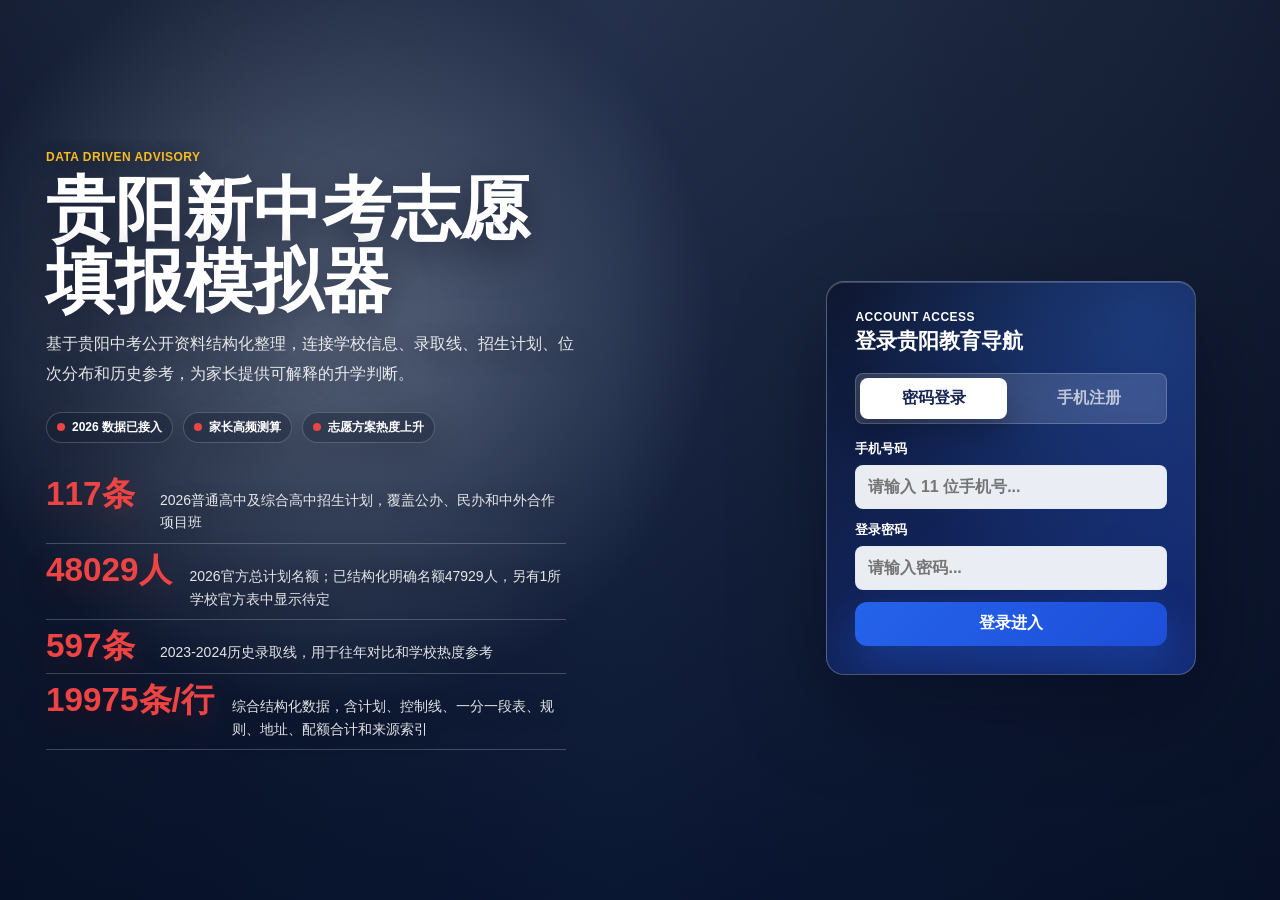
==== commit f7becc74: "feat: update 2026 Guiyang exam data" ====
--- a/web/index.html
+++ b/web/index.html
@@ -5,7 +5,7 @@
     <meta name="viewport" content="width=device-width, initial-scale=1.0" />
     <meta name="theme-color" content="#17172f" />
     <title>贵阳教育导航</title>
-    <link rel="stylesheet" href="./styles.css?v=20260618-hero-switch" />
+    <link rel="stylesheet" href="./styles.css?v=20260620-mobile-layout" />
   </head>
   <body>
     <a class="skip-link" href="#mainContent">跳到主要内容</a>
@@ -18,19 +18,18 @@
           </div>
         </button>
         <nav class="nav">
-          <div class="nav-group">
+          <div class="nav-group" data-collapsed="true">
             <div class="nav-group-head">
-              <a class="nav-primary" href="?page=calculator" data-page="calculator" data-short="志愿" aria-expanded="true">中考志愿模拟</a>
+              <a class="nav-primary" href="?page=calculator" data-page="calculator" data-short="志愿" aria-expanded="false">中考志愿模拟</a>
             </div>
             <div class="subnav" id="examSubnav" aria-label="中考志愿模拟子项目">
               <a href="?page=dashboard" data-page="dashboard" data-short="依据">数据依据</a>
               <a href="?page=schools" data-page="schools" data-short="录取">2025年高中录取线</a>
-              <a href="?page=data" data-page="data" data-short="数据">数据管理</a>
             </div>
           </div>
           <div class="nav-group" data-collapsed="true">
             <div class="nav-group-head">
-              <a class="nav-primary" href="?page=high-schools" data-page="high-schools" data-short="学校" aria-expanded="false">学校信息查询</a>
+              <a class="nav-primary" href="?page=school-info" data-page="school-info" data-short="学校" aria-expanded="false">学校信息查询</a>
             </div>
             <div class="subnav" id="schoolInfoSubnav" aria-label="学校信息查询子项目">
               <a href="?page=primary-schools" data-page="primary-schools" data-short="小学">小学</a>
@@ -49,7 +48,7 @@
         <header class="topbar">
           <div>
             <h1 id="heroTitle">贵阳教育导航</h1>
-            <p class="topbar-copy" id="heroCopy">整合中考志愿模拟、学校信息查询、录取数据参考和教育内容服务，帮助家长更清晰地做升学判断。</p>
+            <p class="topbar-copy" id="heroCopy">整合中考志愿模拟、学校信息查询、录取数据参考、教育资讯、培训机构、赛事解读和互助社区，帮助家长更清晰地做升学判断。</p>
             <div class="hero-data-strip" id="heroDataStrip" aria-label="平台数据概览">
               <span><strong>117</strong> 条2026招生计划</span>
               <span><strong>48029</strong> 个官方计划名额</span>
@@ -59,8 +58,31 @@
           <div class="status-pill" id="dataStatus" aria-live="polite">数据加载中</div>
         </header>
 
-        <section id="calculator" class="section calculator-layout" data-route>
-          <div class="calculator-quota-review" id="calculatorQuotaReview"></div>
+        <section id="home" class="section home-overview" data-route>
+          <div class="home-card home-card-wide">
+            <p class="eyebrow">Platform Overview</p>
+            <h2>从数据查询到升学决策的一站式导航</h2>
+            <p>平台把贵阳升学相关的公开数据、学校信息、政策资讯、培训资源、赛事内容和家长互助集中到一个入口，适合日常查询、课堂讲解、家长沟通和方案汇报。</p>
+          </div>
+          <a class="home-card home-link-card home-card-exam" href="?page=calculator" data-page="calculator">
+            <strong>中考志愿模拟</strong>
+            <span>结合分数、位次、配额资格和历史录取线，快速生成可解释的参考方案。</span>
+          </a>
+          <a class="home-card home-link-card home-card-school" href="?page=school-info" data-page="school-info">
+            <strong>学校信息查询</strong>
+            <span>按小学、初中、高中分层查看学校信息，辅助家庭做区域和学校对比。</span>
+          </a>
+          <a class="home-card home-link-card home-card-content" href="?page=education-news" data-page="education-news">
+            <strong>教育内容服务</strong>
+            <span>汇总教育资讯、培训机构、赛事解读和互助社区，方便持续跟进升学信息。</span>
+          </a>
+          <a class="home-card home-link-card home-card-help" href="?page=help-community" data-page="help-community">
+            <strong>互帮互助</strong>
+            <span>发布升学问题、查看家长回复、积累互助积分，并用于培训班补习折扣券兑换。</span>
+          </a>
+        </section>
+
+        <section id="calculator" class="section calculator-layout" data-route hidden>
           <form class="panel input-panel" id="calcForm">
             <div class="panel-title">
               <div>
@@ -288,6 +310,33 @@
           </div>
         </section>
 
+        <section id="school-info" class="section panel school-info-overview-page" data-route hidden>
+          <div class="panel-title">
+            <div>
+              <p class="eyebrow">School Directory</p>
+              <h2>学校信息查询</h2>
+            </div>
+          </div>
+          <div class="school-info-grid">
+            <a href="?page=primary-schools" data-page="primary-schools">
+              <strong>小学信息</strong>
+              <span>按区域、地址和公开资料查看小学基础信息，适合做片区和学校初筛。</span>
+            </a>
+            <a href="?page=junior-schools" data-page="junior-schools">
+              <strong>初中信息</strong>
+              <span>查看初中学校分布和基础资料，辅助家长理解升学路径和学校选择。</span>
+            </a>
+            <a href="?page=high-schools" data-page="high-schools">
+              <strong>高中信息</strong>
+              <span>查看高中学校画像，并可继续关联 2025 年录取线和 2026 年招生计划参考。</span>
+            </a>
+            <a href="?page=schools" data-page="schools">
+              <strong>2025年高中录取线</strong>
+              <span>需要查看往年录取参考时，可进入录取线页面进行检索和对比。</span>
+            </a>
+          </div>
+        </section>
+
         <section id="primary-schools" class="section panel school-info-page" data-route hidden>
           <div class="panel-title">
             <div>
@@ -328,7 +377,7 @@
             </label>
           </div>
           <div class="school-directory" data-stage="高中"></div>
-          <a class="inline-action" href="?page=schools">查看2025年高中录取线</a>
+          <a class="inline-action" href="?page=schools" data-page="schools">查看2025年高中录取线</a>
         </section>
 
         <section id="education-news" class="section panel content-page" data-route hidden>
@@ -337,6 +386,7 @@
               <p class="eyebrow">Education News</p>
               <h2>教育资讯分享</h2>
             </div>
+            <button class="secondary-action compact-action" id="refreshEducationNewsButton" type="button">刷新数据</button>
           </div>
           <div class="education-news-head">
             <strong>官方资讯精选</strong>
@@ -441,36 +491,8 @@
           <div id="helpPostList" class="help-post-list"></div>
         </section>
 
-        <section id="data" class="section data-grid" data-route hidden>
-          <div class="panel">
-            <div class="panel-title">
-              <div>
-                <p class="eyebrow">Import Slots</p>
-                <h2>2026 已接入 / 待补充</h2>
-              </div>
-            </div>
-            <div class="import-slots">
-              <div><strong>招生计划明细</strong><span>普通高中、综合高中、公办、民办、中外合作项目班已接入</span></div>
-              <div><strong>初中配额分配表</strong><span>2026官方PDF已接入，合计4324个名额</span></div>
-              <div><strong>分数段统计</strong><span>成绩公布后换算位次</span></div>
-            </div>
-          </div>
-          <div class="panel">
-            <div class="panel-title">
-              <div>
-                <p class="eyebrow">Review Queue</p>
-                <h2>复核队列</h2>
-              </div>
-            </div>
-            <div class="review-list">
-              <div><strong>2023-2025 录取线</strong><span>官方图片 OCR，重点复核学校名称</span></div>
-              <div><strong>2024 分数段</strong><span>OCR 原始结果已保留，暂不作为核心算法</span></div>
-              <div><strong>2026 招生计划</strong><span>已按官方图片结构化117条，含1条待定</span></div>
-            </div>
-          </div>
-        </section>
       </main>
     </div>
-    <script src="./app.js?v=20260613-help-community"></script>
+    <script src="./app.js?v=20260710-education-refresh"></script>
   </body>
 </html>
--- a/web/styles.css
+++ b/web/styles.css
@@ -1313,6 +1313,51 @@
   font-weight: 900;
 }
 
+.control-line-table-wrap {
+  overflow: auto;
+  border: 1px solid #dbeafe;
+  border-radius: 8px;
+  background: #ffffff;
+}
+
+.control-line-table {
+  width: 100%;
+  min-width: 640px;
+  border-collapse: separate;
+  border-spacing: 0;
+  color: var(--primary-dark);
+  font-size: 13px;
+}
+
+.control-line-table th,
+.control-line-table td {
+  padding: 11px 12px;
+  border-bottom: 1px solid #e5edf8;
+  text-align: left;
+  vertical-align: middle;
+}
+
+.control-line-table th {
+  position: sticky;
+  top: 0;
+  z-index: 1;
+  background: #eef6ff;
+  color: #1d4ed8;
+  font-weight: 900;
+}
+
+.control-line-table td:nth-child(2),
+.control-line-table td:nth-child(3),
+.control-line-table td:nth-child(4) {
+  color: #b91c1c;
+  font-weight: 900;
+  white-space: nowrap;
+}
+
+.control-line-table tbody tr:nth-child(even) {
+  background: #f8fbff;
+}
+
 .quota-detail-section {
   margin-top: 18px;
   padding-top: 16px;
@@ -1692,13 +1737,16 @@
 }
 
 .empty-state,
-.school-info-grid > div {
+.school-info-grid > div,
+.school-info-grid > a {
   display: grid;
   gap: 8px;
   padding: 18px;
   border: 1px solid var(--line);
   border-radius: 8px;
   background: var(--neutral-soft);
+  color: inherit;
+  text-decoration: none;
 }
 
 .empty-state strong,
@@ -1717,6 +1765,16 @@
   display: grid;
   grid-template-columns: repeat(2, minmax(0, 1fr));
   gap: 12px;
+}
+
+.school-info-grid > a {
+  transition: transform 180ms ease, border-color 180ms ease, box-shadow 180ms ease;
+}
+
+.school-info-grid > a:hover {
+  border-color: rgba(13, 148, 136, 0.42);
+  box-shadow: 0 14px 30px rgba(13, 148, 136, 0.12);
+  transform: translateY(-2px);
 }
 
 .education-news-head {
@@ -3814,7 +3872,7 @@
   background:
     linear-gradient(90deg, rgba(15, 23, 42, 0.84), rgba(30, 64, 175, 0.48) 48%, rgba(15, 23, 42, 0.16)),
     linear-gradient(0deg, rgba(15, 23, 42, 0.22), rgba(15, 23, 42, 0.22)),
-    url("./assets/generated/education-navigation-hero.png") center right / cover no-repeat,
+    url("./assets/generated/education-hero-wide.png") center / cover no-repeat,
     var(--primary-dark);
   box-shadow: 0 30px 80px rgba(15, 23, 42, 0.22);
   overflow: hidden;
@@ -3825,7 +3883,47 @@
   background:
     linear-gradient(90deg, rgba(8, 20, 50, 0.9), rgba(29, 78, 216, 0.54) 48%, rgba(8, 20, 50, 0.18)),
     linear-gradient(0deg, rgba(15, 23, 42, 0.18), rgba(15, 23, 42, 0.18)),
-    url("./assets/generated/exam-simulator-hero.png") center right / cover no-repeat,
+    url("./assets/generated/exam-simulator-hero-v2.png") center right / cover no-repeat,
+    var(--primary-dark);
+}
+
+.topbar[data-hero="school"] {
+  background:
+    linear-gradient(90deg, rgba(8, 20, 50, 0.88), rgba(30, 64, 175, 0.34) 48%, rgba(8, 20, 50, 0.1)),
+    linear-gradient(0deg, rgba(15, 23, 42, 0.12), rgba(15, 23, 42, 0.12)),
+    url("./assets/generated/school-info-hero-v2.png") center right / cover no-repeat,
+    var(--primary-dark);
+}
+
+.topbar[data-hero="education-news"] {
+  background:
+    linear-gradient(90deg, rgba(8, 20, 50, 0.88), rgba(30, 64, 175, 0.32) 48%, rgba(8, 20, 50, 0.1)),
+    linear-gradient(0deg, rgba(15, 23, 42, 0.14), rgba(15, 23, 42, 0.14)),
+    url("./assets/generated/education-news-hero-v1.png") center right / cover no-repeat,
+    var(--primary-dark);
+}
+
+.topbar[data-hero="training"] {
+  background:
+    linear-gradient(90deg, rgba(8, 20, 50, 0.88), rgba(146, 64, 14, 0.34) 48%, rgba(8, 20, 50, 0.1)),
+    linear-gradient(0deg, rgba(15, 23, 42, 0.14), rgba(15, 23, 42, 0.14)),
+    url("./assets/generated/training-recommendations-hero-v1.png") center right / cover no-repeat,
+    var(--primary-dark);
+}
+
+.topbar[data-hero="competition"] {
+  background:
+    linear-gradient(90deg, rgba(8, 20, 50, 0.9), rgba(180, 83, 9, 0.36) 48%, rgba(8, 20, 50, 0.12)),
+    linear-gradient(0deg, rgba(15, 23, 42, 0.16), rgba(15, 23, 42, 0.16)),
+    url("./assets/generated/competition-insights-hero-v1.png") center right / cover no-repeat,
+    var(--primary-dark);
+}
+
+.topbar[data-hero="help"] {
+  background:
+    linear-gradient(90deg, rgba(8, 20, 50, 0.88), rgba(37, 99, 235, 0.28) 48%, rgba(8, 20, 50, 0.1)),
+    linear-gradient(0deg, rgba(15, 23, 42, 0.12), rgba(15, 23, 42, 0.12)),
+    url("./assets/generated/help-community-hero-v1.png") center right / cover no-repeat,
     var(--primary-dark);
 }
 
@@ -3833,7 +3931,7 @@
   background:
     linear-gradient(90deg, rgba(15, 23, 42, 0.84), rgba(30, 64, 175, 0.48) 48%, rgba(15, 23, 42, 0.16)),
     linear-gradient(0deg, rgba(15, 23, 42, 0.22), rgba(15, 23, 42, 0.22)),
-    url("./assets/generated/education-navigation-hero.png") center right / cover no-repeat,
+    url("./assets/generated/education-hero-wide.png") center / cover no-repeat,
     var(--primary-dark);
 }
 
@@ -3906,6 +4004,90 @@
 
 .topbar .eyebrow {
   color: #fbbf24;
+}
+
+.home-overview {
+  display: grid;
+  grid-template-columns: repeat(4, minmax(0, 1fr));
+  gap: 16px;
+}
+
+.home-card {
+  border: 1px solid rgba(147, 197, 253, 0.42);
+  border-radius: 18px;
+  background: rgba(255, 255, 255, 0.94);
+  box-shadow: var(--shadow-soft);
+  padding: 22px;
+}
+
+.home-card-wide {
+  grid-column: 1 / -1;
+  background: linear-gradient(135deg, #eff6ff, #ffffff);
+}
+
+.home-card h2 {
+  margin: 8px 0 10px;
+  color: var(--primary-dark);
+  font-size: clamp(22px, 2.4vw, 30px);
+}
+
+.home-card p,
+.home-link-card span {
+  color: var(--muted);
+  line-height: 1.75;
+}
+
+.home-link-card {
+  display: flex;
+  flex-direction: column;
+  gap: 10px;
+  color: inherit;
+  text-decoration: none;
+  transition: transform 180ms ease, border-color 180ms ease, box-shadow 180ms ease;
+}
+
+.home-link-card::before {
+  content: "";
+  width: 42px;
+  height: 5px;
+  border-radius: 999px;
+  background: currentColor;
+  opacity: 0.88;
+}
+
+.home-link-card strong {
+  color: var(--primary-dark);
+  font-size: 18px;
+}
+
+.home-link-card:hover {
+  border-color: rgba(30, 64, 175, 0.62);
+  box-shadow: 0 18px 45px rgba(30, 64, 175, 0.14);
+  transform: translateY(-2px);
+}
+
+.home-card-exam {
+  border-color: rgba(37, 99, 235, 0.28);
+  background: linear-gradient(135deg, #eff6ff, #ffffff);
+  color: #1d4ed8;
+}
+
+.home-card-school {
+  border-color: rgba(5, 150, 105, 0.26);
+  background: linear-gradient(135deg, #ecfdf5, #ffffff);
+  color: #047857;
+}
+
+.home-card-content {
+  border-color: rgba(217, 119, 6, 0.3);
+  background: linear-gradient(135deg, #fff7ed, #ffffff);
+  color: #b45309;
+}
+
+.home-card-help {
+  border-color: rgba(147, 51, 234, 0.26);
+  background: linear-gradient(135deg, #faf5ff, #ffffff);
+  color: #7e22ce;
 }
 
 .section {
@@ -4189,6 +4371,14 @@
   .school-quick-grid {
     grid-template-columns: repeat(3, minmax(0, 1fr));
   }
+
+  .home-overview {
+    grid-template-columns: repeat(2, minmax(0, 1fr));
+  }
+
+  .home-card-wide {
+    grid-column: 1 / -1;
+  }
 }
 
 @media (max-width: 720px) {
@@ -4211,6 +4401,10 @@
     width: 100%;
     justify-content: space-between;
     border-radius: 12px;
+  }
+
+  .home-overview {
+    grid-template-columns: 1fr;
   }
 
   .brand::before {
@@ -4292,6 +4486,19 @@
   color: var(--primary);
 }
 
+.brand.active {
+  padding: 12px 14px 14px;
+  border: 1px solid rgba(30, 64, 175, 0.72);
+  border-radius: 14px;
+  background: linear-gradient(135deg, #1e40af, #2563eb);
+  box-shadow: 0 16px 34px rgba(30, 64, 175, 0.24);
+}
+
+.brand.active strong,
+.brand.active span {
+  color: #ffffff;
+}
+
 .nav {
   gap: 9px;
 }
@@ -4334,9 +4541,10 @@
 }
 
 .nav a.active {
-  background: linear-gradient(135deg, rgba(255, 247, 237, 0.96), rgba(239, 246, 255, 0.92));
-  color: var(--primary-dark);
-  border-color: rgba(217, 119, 6, 0.46);
+  background: linear-gradient(135deg, #1e40af, #2563eb);
+  color: #ffffff;
+  border-color: rgba(30, 64, 175, 0.82);
+  box-shadow: 0 16px 34px rgba(30, 64, 175, 0.2);
 }
 
 .subnav {
@@ -4370,6 +4578,13 @@
   color: #1d4ed8;
   box-shadow: 0 8px 18px rgba(37, 99, 235, 0.08);
   transform: translateY(-1px);
+}
+
+.subnav a.active {
+  background: linear-gradient(135deg, #1e40af, #2563eb);
+  border-color: rgba(30, 64, 175, 0.82);
+  color: #ffffff;
+  box-shadow: 0 12px 24px rgba(30, 64, 175, 0.18);
 }
 
 body.sidebar-collapsed .sidebar {
@@ -5167,3 +5382,291 @@
     gap: 6px;
   }
 }
+
+@media (max-width: 760px) {
+  body,
+  body.sidebar-collapsed {
+    --sidebar-width: 100%;
+  }
+
+  body {
+    min-width: 0;
+  }
+
+  .app-shell {
+    display: block;
+    grid-template-columns: 1fr;
+    width: 100%;
+    min-width: 0;
+  }
+
+  .app-shell::before {
+    display: none;
+  }
+
+  .sidebar {
+    position: sticky;
+    top: 0;
+    inset: auto;
+    z-index: 20;
+    display: block;
+    width: 100%;
+    height: auto;
+    min-height: 0;
+    padding: 10px 12px;
+    overflow: visible;
+    border-right: 0;
+    border-bottom: 1px solid rgba(147, 197, 253, 0.28);
+    box-shadow: 0 12px 28px rgba(15, 23, 42, 0.14);
+  }
+
+  .brand,
+  body.sidebar-collapsed .brand {
+    display: block;
+    min-height: 0;
+    margin: 0 0 8px;
+    padding: 10px 12px;
+    border-bottom: 0;
+    text-align: left;
+  }
+
+  .brand > div,
+  body.sidebar-collapsed .brand > div {
+    display: grid;
+    gap: 2px;
+  }
+
+  .brand strong,
+  body.sidebar-collapsed .brand strong {
+    font-size: 18px;
+    line-height: 1.2;
+  }
+
+  body.sidebar-collapsed .brand strong::after {
+    content: none;
+    display: none;
+  }
+
+  .brand span,
+  body.sidebar-collapsed .brand span {
+    display: block !important;
+    font-size: 11px;
+  }
+
+  .nav,
+  body.sidebar-collapsed .nav {
+    display: flex;
+    grid-template-columns: none;
+    gap: 8px;
+    margin: 0 -2px;
+    padding: 2px 2px 8px;
+    overflow-x: auto;
+    overflow-y: visible;
+    scrollbar-width: thin;
+    -webkit-overflow-scrolling: touch;
+  }
+
+  .nav-group,
+  body.sidebar-collapsed .nav-group {
+    flex: 0 0 auto;
+    width: auto;
+    min-width: 168px;
+    gap: 6px;
+  }
+
+  .nav > a {
+    flex: 0 0 auto;
+    min-width: 144px;
+  }
+
+  .nav a,
+  body.sidebar-collapsed .nav a {
+    justify-content: flex-start;
+    min-height: 42px;
+    padding: 9px 12px;
+    font-size: 13px;
+    line-height: 1.25;
+    white-space: nowrap;
+    text-align: left;
+  }
+
+  body.sidebar-collapsed .nav a::after {
+    content: none;
+    display: none;
+  }
+
+  .subnav,
+  body.sidebar-collapsed .subnav {
+    display: flex !important;
+    grid-template-columns: none;
+    gap: 6px;
+    margin: 6px 0 0;
+    padding: 0;
+    overflow-x: auto;
+    border-left: 0;
+    -webkit-overflow-scrolling: touch;
+  }
+
+  .subnav a,
+  body.sidebar-collapsed .subnav a {
+    flex: 0 0 auto;
+    min-width: 112px;
+    min-height: 34px;
+    padding: 7px 10px;
+    font-size: 12px;
+  }
+
+  .sidebar .account-panel {
+    margin-top: 8px;
+  }
+
+  .workspace {
+    grid-column: 1;
+    width: 100%;
+    min-width: 0;
+    padding: 14px 12px 24px;
+  }
+
+  .topbar {
+    width: 100%;
+    min-height: 320px;
+    padding: 20px 16px;
+    border-radius: 18px;
+    background-position: center right;
+  }
+
+  .topbar h1 {
+    font-size: 31px;
+    line-height: 1.12;
+  }
+
+  .topbar-copy {
+    max-width: 100%;
+    font-size: 14px;
+    line-height: 1.75;
+  }
+
+  .hero-data-strip {
+    display: grid;
+    grid-template-columns: 1fr;
+    gap: 8px;
+    margin-top: 18px;
+  }
+
+  .hero-data-strip span {
+    width: 100%;
+    justify-content: space-between;
+  }
+
+  .home-overview,
+  .calculator-layout,
+  .dashboard-grid,
+  .data-grid,
+  .education-news-grid,
+  .competition-summary,
+  .competition-event-grid,
+  .help-rules,
+  .help-layout,
+  .school-info-grid,
+  .directory-summary,
+  .featured-school-grid,
+  .school-quick-grid,
+  .metrics,
+  .source-year-grid,
+  .source-list,
+  .pathway-grid,
+  .quota-summary,
+  .quota-list,
+  .result-list,
+  .calc-form-grid,
+  .mini-grid,
+  .subject-group .mini-grid,
+  .inline-switches {
+    grid-template-columns: 1fr;
+  }
+
+  .home-card,
+  .panel,
+  .field-group,
+  .input-panel {
+    border-radius: 14px;
+  }
+
+  .panel,
+  .home-card {
+    padding: 16px;
+  }
+
+  .input-panel {
+    padding: 0;
+  }
+
+  .panel-title,
+  .education-news-head,
+  .featured-school-title,
+  .school-quick-head,
+  .competition-source,
+  .dialog-head,
+  .quota-head,
+  .quota-card,
+  .school-card,
+  .help-reply-form {
+    display: grid;
+    grid-template-columns: 1fr;
+    gap: 12px;
+  }
+
+  .school-page-search,
+  .search {
+    width: 100%;
+    max-width: none;
+    min-width: 0;
+  }
+
+  .table-wrap,
+  .directory-table-wrap,
+  .quota-detail-table-wrap,
+  .quota-review-table-wrap {
+    max-width: 100%;
+    overflow-x: auto;
+    -webkit-overflow-scrolling: touch;
+  }
+
+  .table-wrap table,
+  .directory-table-wrap table,
+  .quota-detail-table-wrap table,
+  .quota-review-table-wrap table {
+    min-width: 720px;
+  }
+
+  .result-dialog {
+    width: calc(100vw - 18px);
+    max-height: calc(100dvh - 18px);
+  }
+
+  .dialog-frame {
+    max-height: calc(100dvh - 18px);
+    padding: 12px;
+  }
+
+  .form-actions,
+  .summary-chips {
+    display: grid;
+    grid-template-columns: 1fr;
+  }
+
+  .form-actions button,
+  .secondary-action,
+  .inline-action {
+    width: 100%;
+    min-width: 0;
+  }
+
+  .chance,
+  .quota-score {
+    border-left: 0;
+    border-top: 1px solid var(--line);
+    padding-top: 12px;
+  }
+  /* end mobile app layout */
+}
